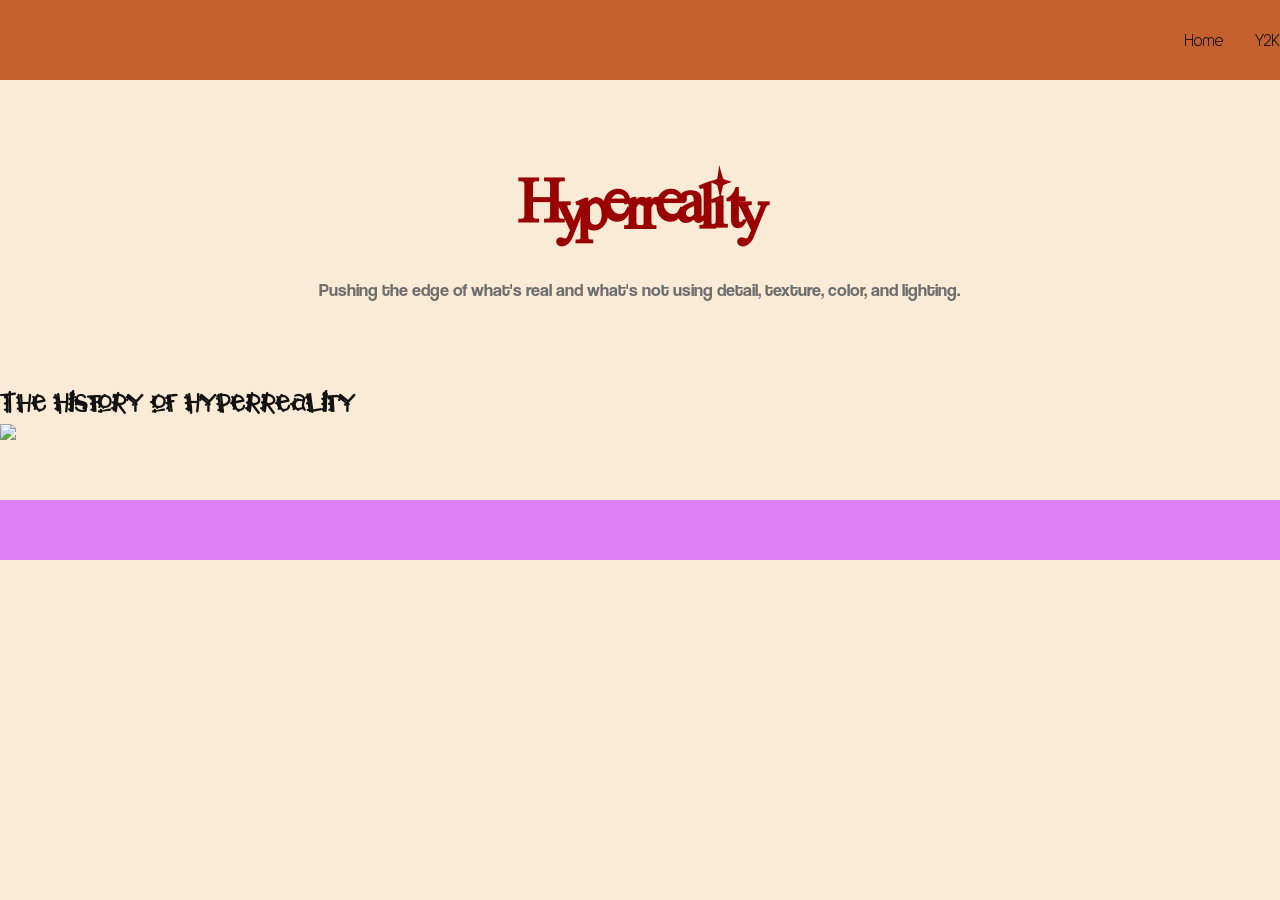
==== hyperrealism.html @ d2dfbf04 "going back bc i think i figured it out" ====
<!DOCTYPE html>
<html lang="en">
<head>
    <meta charset="UTF-8">
    <meta name="viewport" content="width=device-width, initial-scale=1.0">
    <title>Hyperreality</title>
    <link rel="stylesheet" href="css/styles.css">
</head>
<body class="hyper-page">
    <header>
        <nav class="hyper-nav">
            <a href="index.html"></a>
            <ul>
                <li><a href="hyperrealism.html">Home</a></li>
                  <li><a href="index.html">Y2K</a></li>
            </ul>
        </nav>
        <div class="hyper-hero">
            <h1>Hyperreality</h1>
            <p>Pushing the edge of what's real and what's not using detail, texture, color, and lighting.</p>
        </div>
    </header>

    <main>
        <section class="hyper-history">
            <h2>The History of Hyperreality</h2>

        </section>

    <section>
        <h2></h2>
        <article>
            <img src=" alt=">
            <h3></h3>
            <p></p>
        </article>
    </section>
    </main>

    <footer>
        <p></p>
    </footer>
    </body>
    </html>
---- css/styles.css ----
@font-face {
    font-family: "Y2KFont";
    src: url('../fonts/Y2KPopMuzAOE.ttf') format('truetype');
    font-weight: normal;
    font-style: normal;
}

@font-face {
    font-family: "ParagraphFont";
    src: url('../fonts/Y2K_neophyte.ttf');
}

@font-face {
    font-family: "Hypertitle";
    src: url('../fonts/ROMANTIC.TTF')
}

@font-face {
    font-family: "hyperp";
    src: url('../fonts/Coolvetica\ Rg.otf')
}

/* reset */
* {
    margin: 0;
    padding: 0;
    box-sizing: border-box;
}

/* body copy and grid starter */
body {
    /* the page grid: 12 columns, same as your figma frame */
    max-width: 1440px;
    margin: 0 auto;
    display: grid;
    grid-template-columns: 1fr 1fr 1fr 1fr 1fr 1fr 1fr 1fr 1fr 1fr 1fr 1fr;
    grid-template-rows: auto;
    column-gap: 24px;

    /* placeholder: use your own font, size and color*/
    font-family: "ParagraphFont";
    font-size: 18px;
    line-height: 1.5;
    color: #111;
    background-color: black;
    background-attachment: fixed;
    background-size: cover;
    background-position:center;
    background-repeat: no-repeat;

}

/* heading styling */
h1, h2, h3 {
    font-family: 'Y2kFont', sans-serif;
}

/* links */
a {
    color: inherit;
    text-decoration: none;
}

/* other copy */
p {

}

img {
    width: 100%;
    height: auto;
    display: block;
}

/* nav */
nav {
    background-color: #de80f8;
    font-size: 14px;
    display: flex;
    text-align: center;
    align-items: center;
    height: 80px;
}

.nav-links a {
    color: #65F4F4;
    text-decoration: none;
}

.nav-links a:hover {
    color:#af28aa;
    text-decoration: underline;
}

nav h2 {
    text-align: center;
    font-family: 'y2kfont';
    font-color: #65F4F4;
    font-size: 14px;
}

nav ul {
    display: flex;
    gap: 32px;
    list-style: none;
    margin-left: auto;
}

/* header */
header {
    grid-column: 1 / 13;
    text-align: center;
}

.hero p {
    width: 50%;
}

.hero {
    grid-column: 1 / 13;
    width: 100%;
    height: 450px;
}

.hero img {
    width: 100%;
    height: 100%;
    object-fit: cover;
    display: block;
}

/* main */
main {
    grid-column: 1 / -1;
    width: 100%;
}

/* history */
.history-section {
    width: 100%;
    display: grid;
    grid-template-columns: 1fr 1fr;
    gap: 24px;
    margin-top: 40px;
    padding: 0 24px;
    align-items: stretch;
}

.history-text {
    padding: 30px;
    color: #C9A6FF;
}

.history-text h2 {
    margin-bottom: 40px;
}

.history-text p {
    margin-top: 40px;
}

.history-image img {
    width: 100%;
    height: 100%;
    min-height: 300px;
    object-fit: cover;

}

/* What makes up Y2K */
.five-heading {
    display: flex;
    justify-content: center;
    margin-top: 60px;

}

.five-heading h2 {
    color: #65F4F4;
    padding: 10px 10px;
    width: fit-content;
}

.five-things {
    display: flex;
    justify-content: space-between;
    gap: 24px;
    margin-top: 40px;
    padding: 24px;
}

.five-things div {
    flex: 1;
    text-align: center;
    display: flex;
    flex-direction: column;
}

.five-things img {
    width: 100%;
    aspect-ratio: 1/1;
    object-fit: cover;
}

.five-things h3 {
    margin-top: 12px;
    color: #65F4F4;
}

.five-things p {
    margin-top: 12px;
    color: #F1E5FA;
    padding: 5px;
    flex: 1;
}

/* What works and what doesnt */
.works-and-doesnt {
    display: grid;
    grid-template-columns: 1fr 1px 1fr;
    gap: 30px;
    margin: 80px 24px 80px;
    align-items: stretch;
}

.works-and-doesnt::before {
    content: "";
    grid-column: 2;
    grid-row: 1;
}

.works-and-doesnt h2 {
    color: #C9A6FF;
}

.works-and-doesnt div:first-child {
    grid-column: 1;
}

.works-and-doesnt div:last-child {
    grid-column: 3;
}

.works-and-doesnt p {
    color: #F1E5FA;
    padding: 5px;
    height: 100%;
}

/* Examples */
.example-links {
    display: flex;
    flex-direction: column;
    gap: 30px;
    width: 100%;
    padding: 24px;
    margin-top: 100px;
}

.example-links h2 {
    color: #65C9F5;
    display: flex;
    justify-content: center;

}

.example-row {
    display: flex;
    align-items: center;
    gap: 30px;
}

.example-row p {
    color: #F1E5FA;
    padding: 5px;
}

.example-row img {
    width: 150px;
    height: 150px;
    border-radius: 50%;
    object-fit: cover;
    object-position: 50% 85%;
}

.example-row a {
    display: flex;
    flex-direction: column;
    align-items: center;
    gap: 8px;
}

.example-row a span {
    font-family: "Y2KFont";
    font-size: 14px;
    color: #af28aa;
    text-decoration: underline;
}

.example-row h3 {
    color: #65C9F5;
}

section h2 {
    grid-column: 1 / 13;
}

article {
    grid-column: span 4;
}

/* footer */
footer {
    grid-column: 1 / 13;
    background-color: #de80f8;
    text-align: center;
    padding: 30px;
    margin-top: 60px; 
}

footer h2 {
    color: #65F4F4;
    margin-bottom: 20px;
}

.footer-links {
    display: flex;
    justify-content: center;
    gap: 30px;
    margin-bottom: 20px
}

.footer-links a {
    color: #65F4F4;
    text-decoration: none;
}

.footer-links a:hover {
    color:#af28aa;
    text-decoration: underline;
}


/* Hyperrealism Page */

.hyper-page {
    background-color:antiquewhite
}

.hyper-nav {
    background-color:rgb(195, 96, 43);
}

.hyper-hero {
    text-align: center;
    padding: 80px 24px;
}

.hyper-hero h1 {
    font-size: 64px;
    color: #9a0000;
    margin-bottom: 20px;
    font-family: "Hypertitle";
    
}

.hyper-hero p {
    color: #6e6d6e;
    max-width: 700px;
    margin: 0 auto;
    font-family: "hyperp";
}
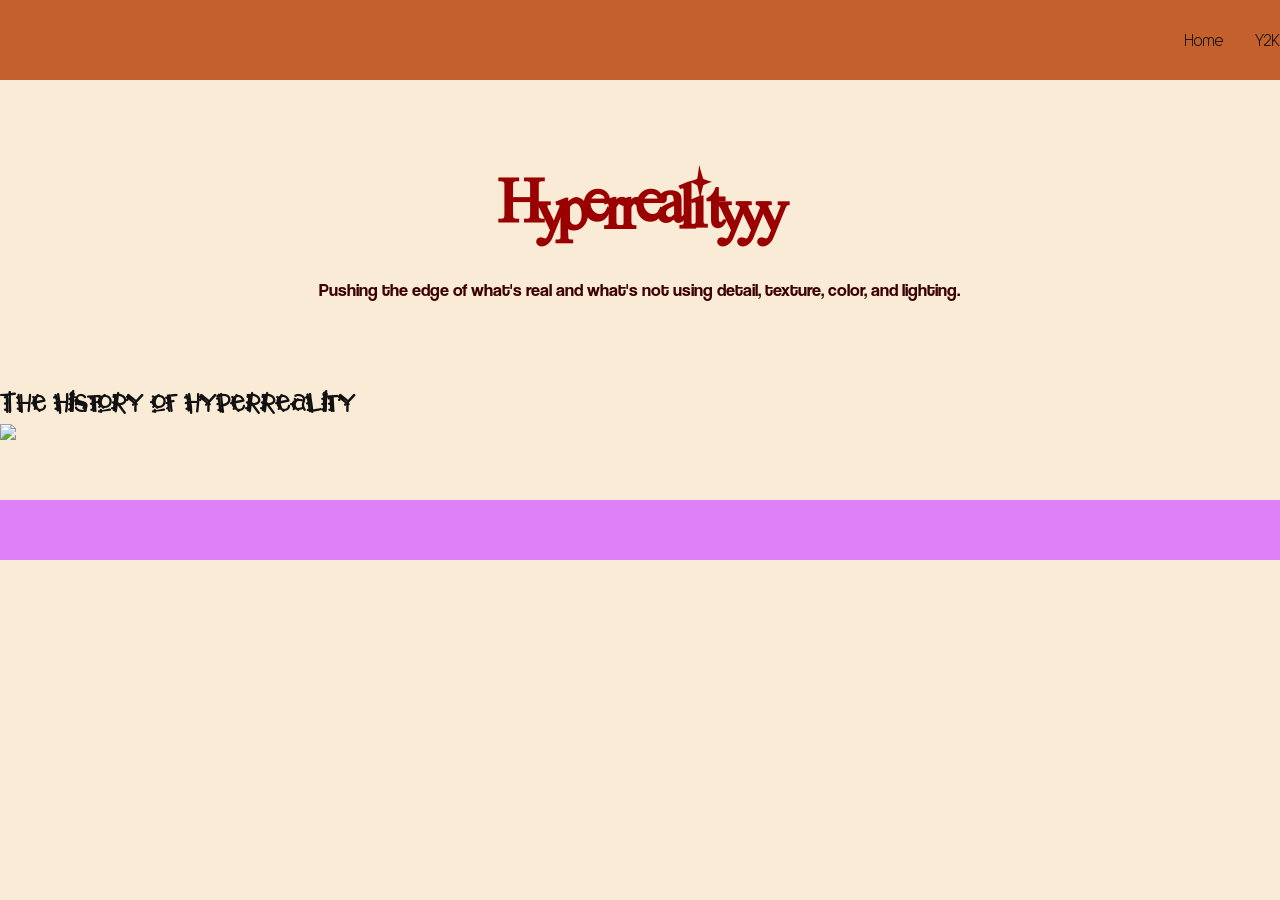
==== commit 54d7eaa5: "test" ====
--- a/hyperrealism.html
+++ b/hyperrealism.html
@@ -16,7 +16,7 @@
             </ul>
         </nav>
         <div class="hyper-hero">
-            <h1>Hyperreality</h1>
+            <h1>Hyperrealityyy</h1>
             <p>Pushing the edge of what's real and what's not using detail, texture, color, and lighting.</p>
         </div>
     </header>
--- a/css/styles.css
+++ b/css/styles.css
@@ -365,7 +365,7 @@
 }
 
 .hyper-hero p {
-    color: #6e6d6e;
+    color: #3d0000;
     max-width: 700px;
     margin: 0 auto;
     font-family: "hyperp";
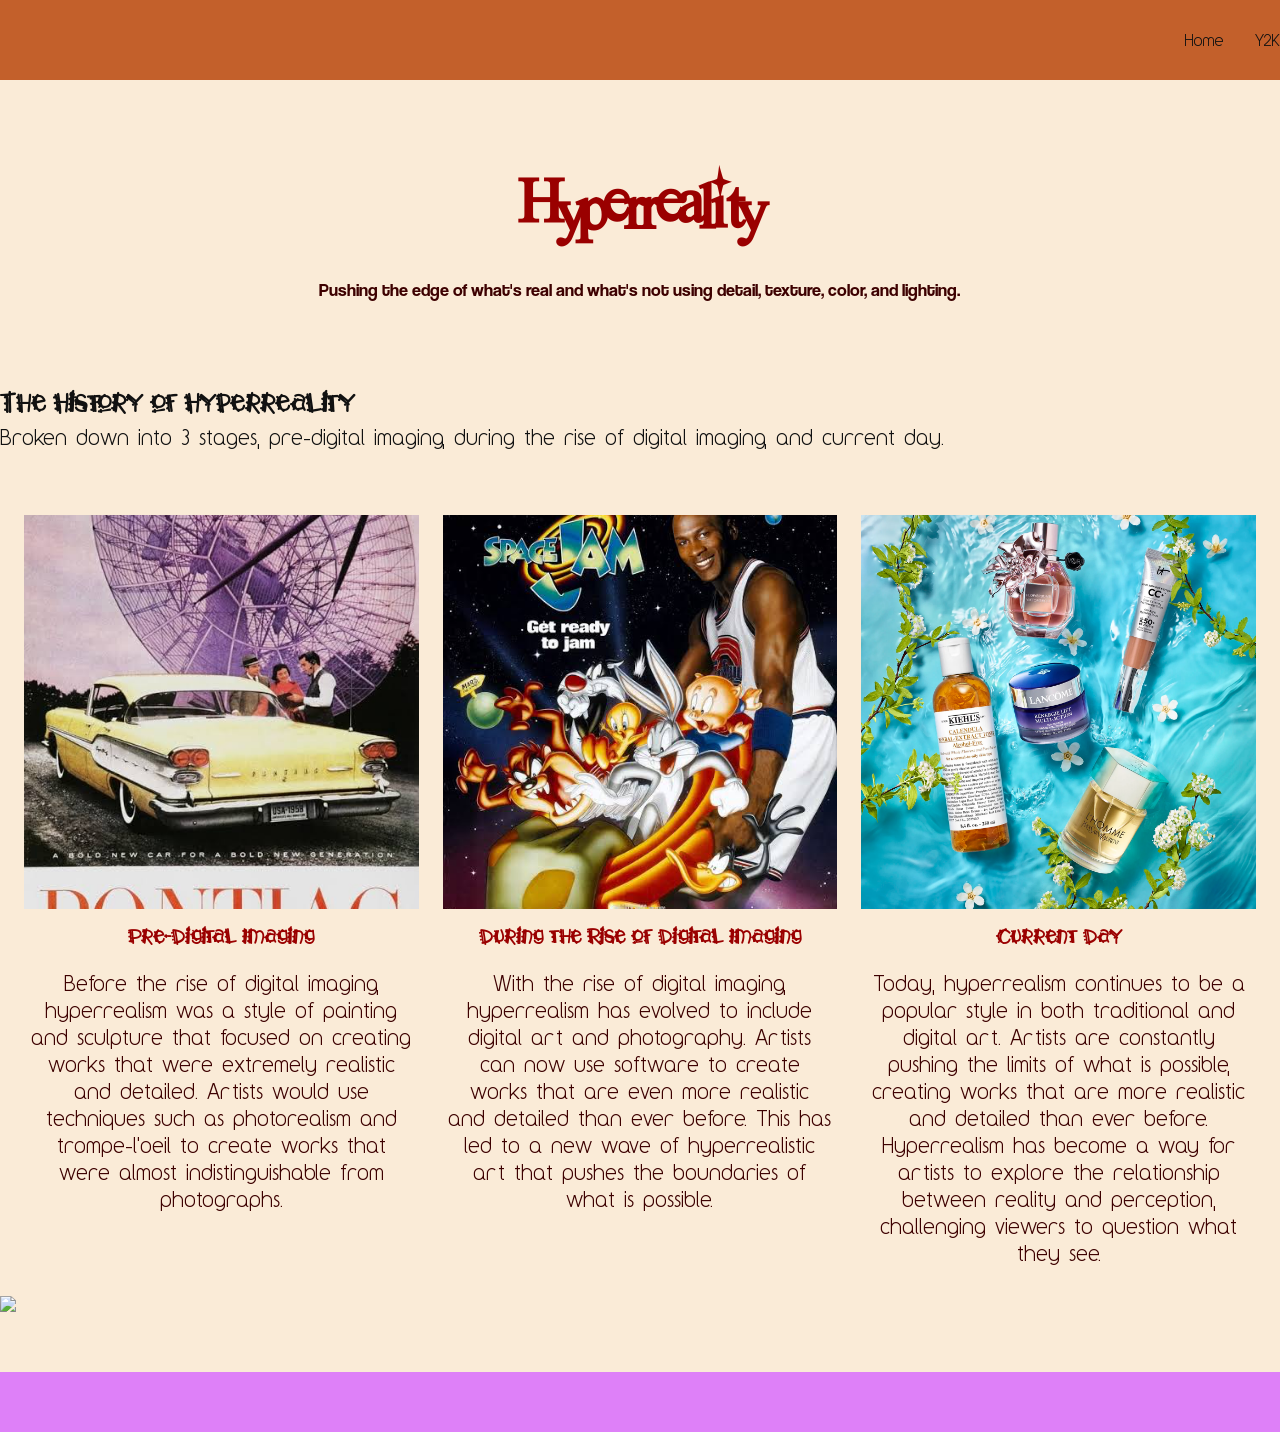
==== commit 16fa3b17: "stopped commiting bc vercel wasnt accepting but realized i shouldnt do that bc commits still show in" ====
--- a/hyperrealism.html
+++ b/hyperrealism.html
@@ -16,15 +16,36 @@
             </ul>
         </nav>
         <div class="hyper-hero">
-            <h1>Hyperrealityyy</h1>
+            <h1>Hyperreality</h1>
             <p>Pushing the edge of what's real and what's not using detail, texture, color, and lighting.</p>
         </div>
     </header>
 
     <main>
+        <section class="hyper-history-head">
+            <h2>The History of Hyperreality</h2>
+            <p>Broken down into 3 stages, pre-digital imaging, during the rise of digital imaging, and current day.</p>
+
+        </section>
+
         <section class="hyper-history">
-            <h2>The History of Hyperreality</h2>
+            <div>
+                <img src="/images/modday.jpg" alt="Pre-Digital Imaging">
+                <h3>Pre-Digital Imaging</h3>
+                <p>Before the rise of digital imaging, hyperrealism was a style of painting and sculpture that focused on creating works that were extremely realistic and detailed. Artists would use techniques such as photorealism and trompe-l'oeil to create works that were almost indistinguishable from photographs.</p>
+            </div>
 
+            <div>
+                <img src="/images/spacejam.png" alt="During the Rise of Digital Imaging">
+                <h3>During the Rise of Digital Imaging</h3>
+                <p>With the rise of digital imaging, hyperrealism has evolved to include digital art and photography. Artists can now use software to create works that are even more realistic and detailed than ever before. This has led to a new wave of hyperrealistic art that pushes the boundaries of what is possible.</p>
+            </div>
+
+            <div>
+                <img src="/images/presentday.png" alt="Current Day">
+                <h3>Current Day</h3>
+                <p>Today, hyperrealism continues to be a popular style in both traditional and digital art. Artists are constantly pushing the limits of what is possible, creating works that are more realistic and detailed than ever before. Hyperrealism has become a way for artists to explore the relationship between reality and perception, challenging viewers to question what they see.</p>
+            </div>
         </section>
 
     <section>
--- a/css/styles.css
+++ b/css/styles.css
@@ -369,4 +369,38 @@
     max-width: 700px;
     margin: 0 auto;
     font-family: "hyperp";
+}
+
+.hyper-history {
+    display: flex;
+    justify-content: space-between;
+    gap: 24px;
+    margin-top: 40px;
+    padding: 24px;
+}
+
+.hyper-history div {
+    flex: 1;
+    text-align: center;
+    display: flex;
+    flex-direction: column;
+}
+
+.hyper-history img {
+    width: 100%;
+    aspect-ratio: 1/1;
+    object-fit: cover;
+    height: auto;
+}
+
+.hyper-history h3 {
+    margin-top: 12px;
+    color: #9a0000;
+}
+
+.hyper-history p {
+    margin-top: 12px;
+    color: #3d0000;
+    padding: 5px;
+    flex: 1;
 }
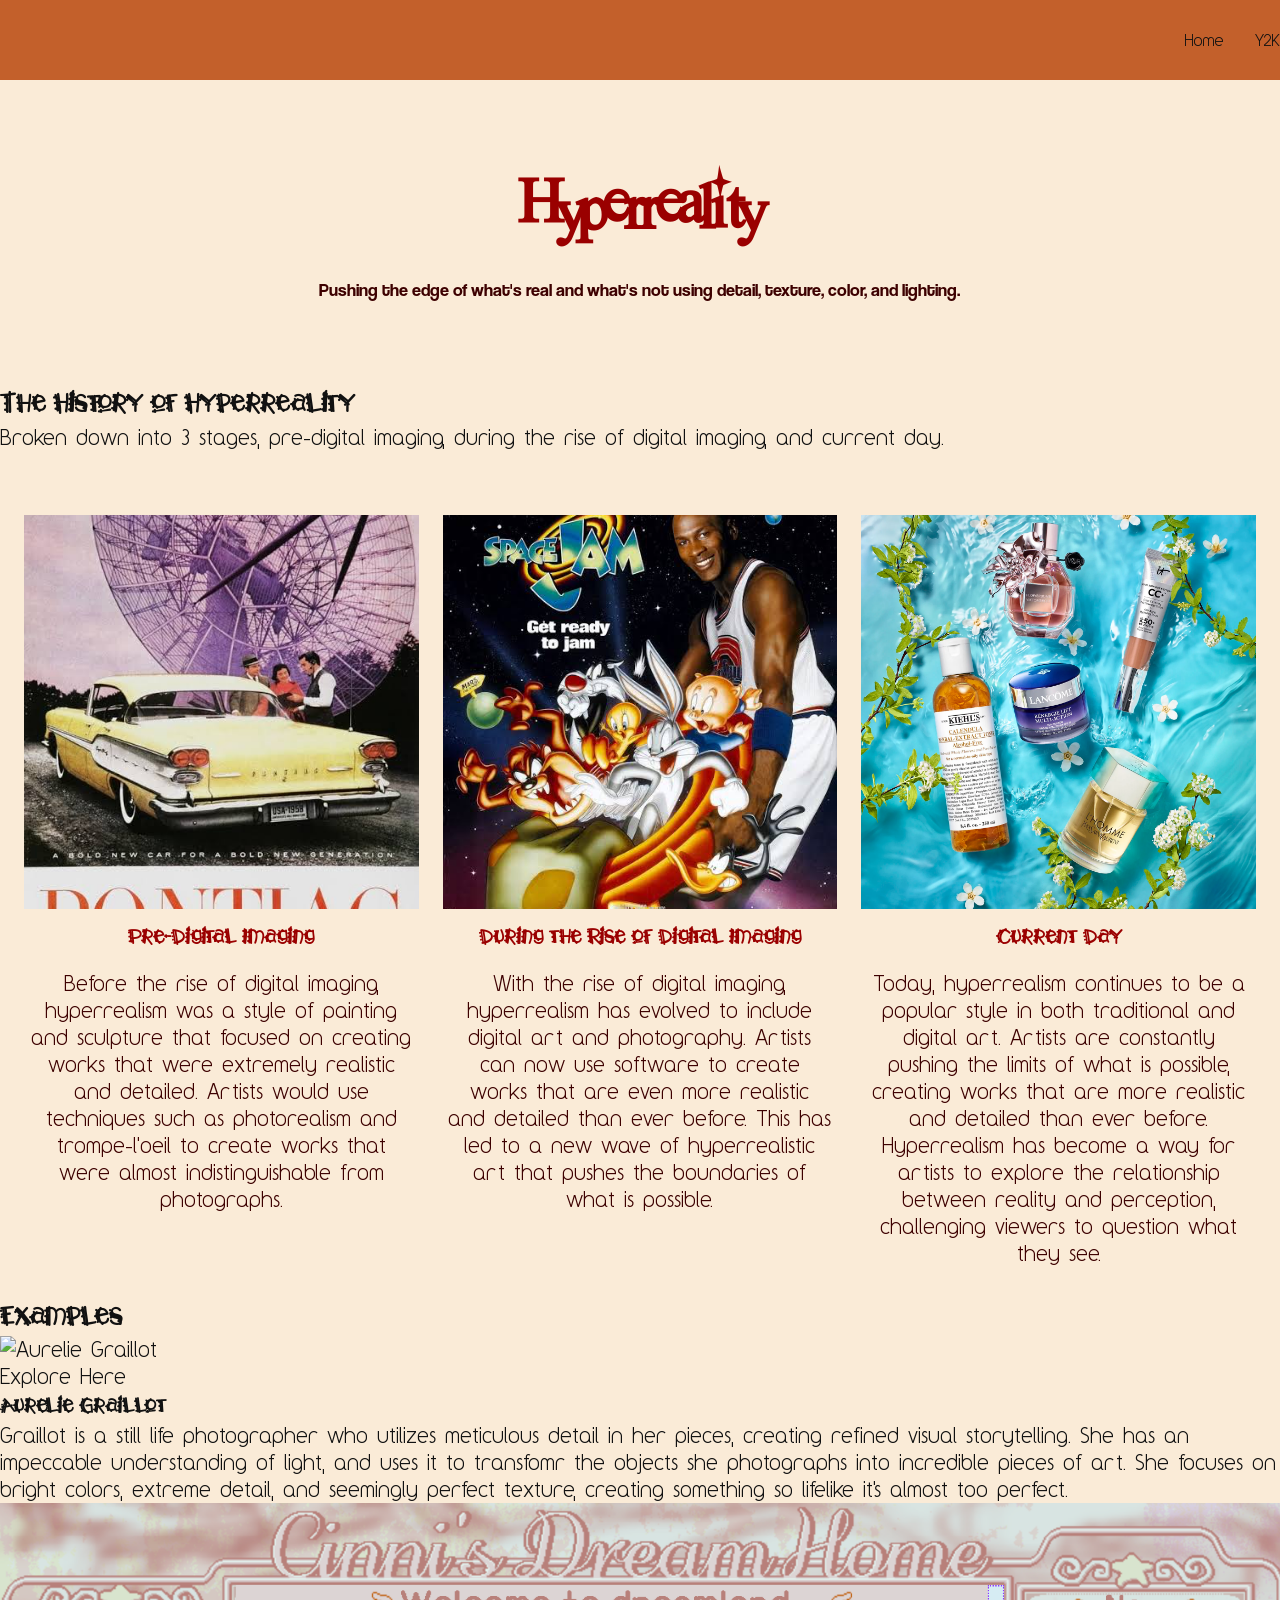
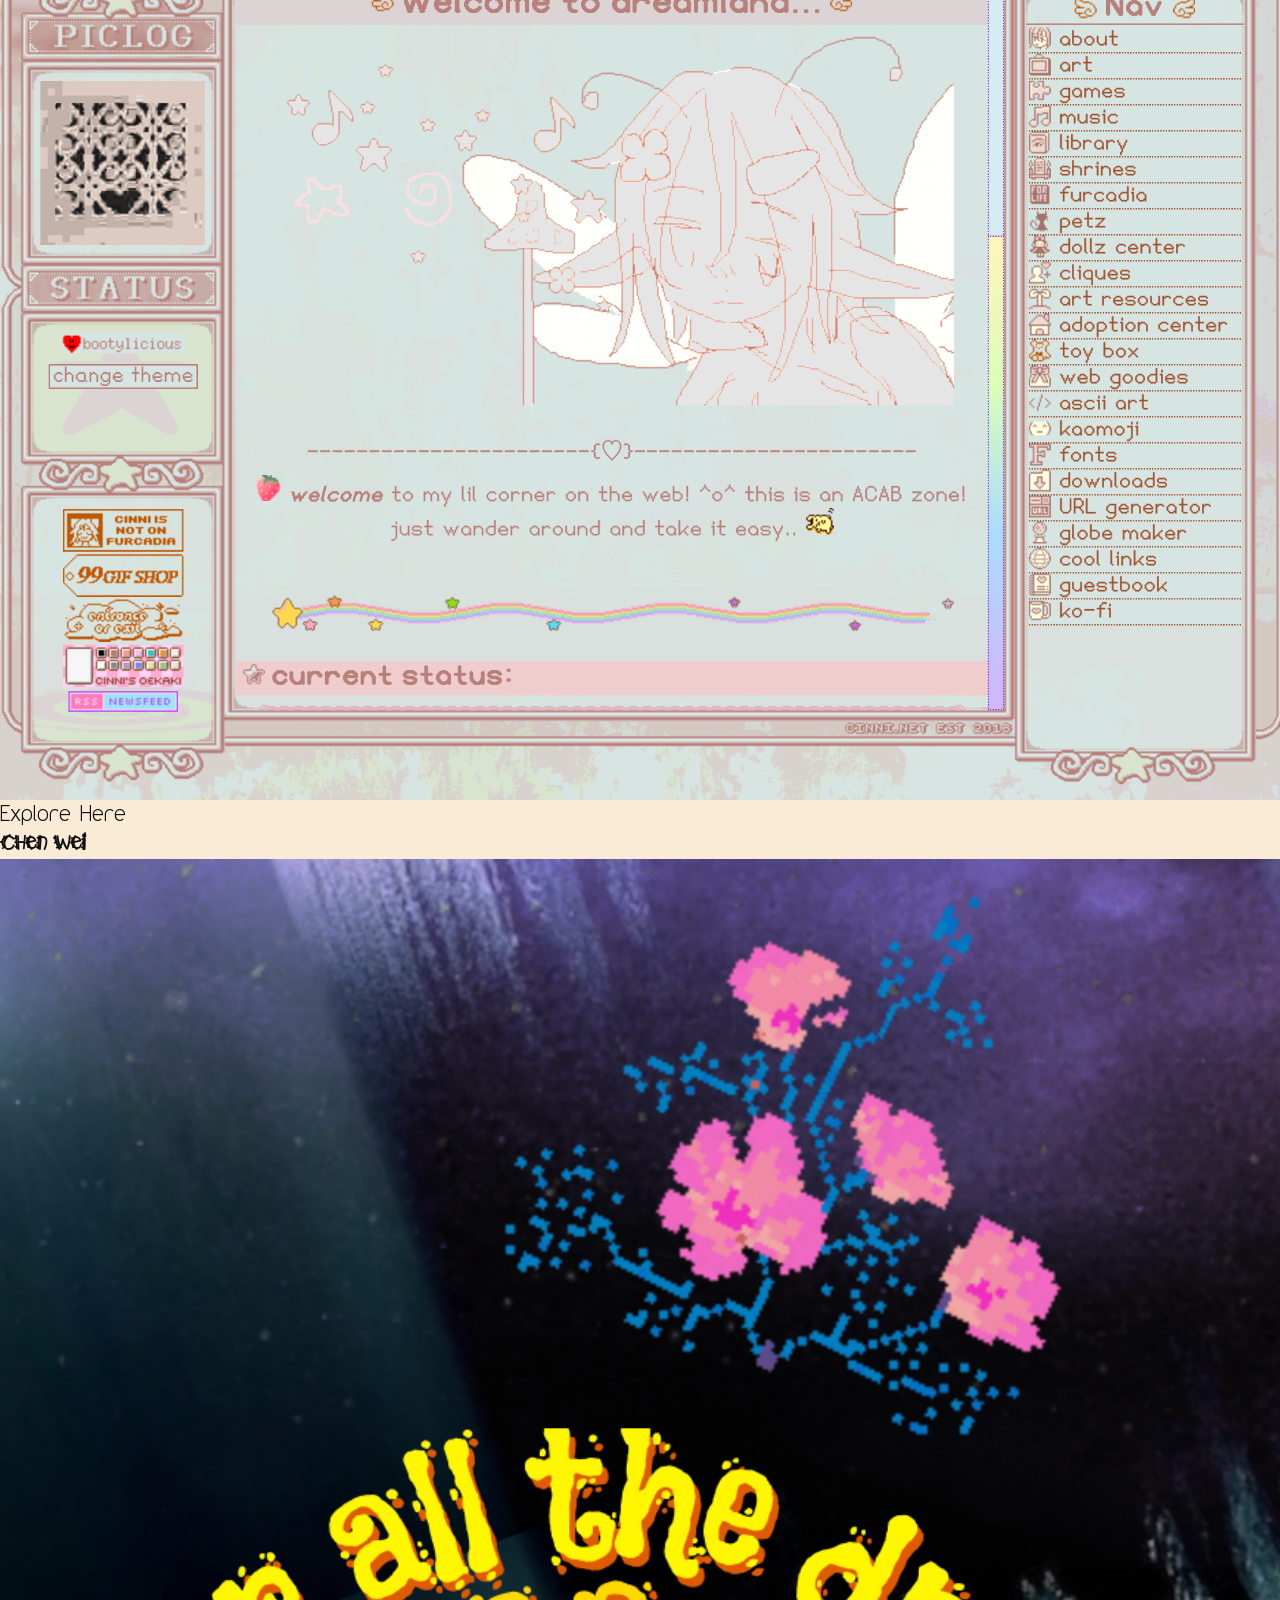
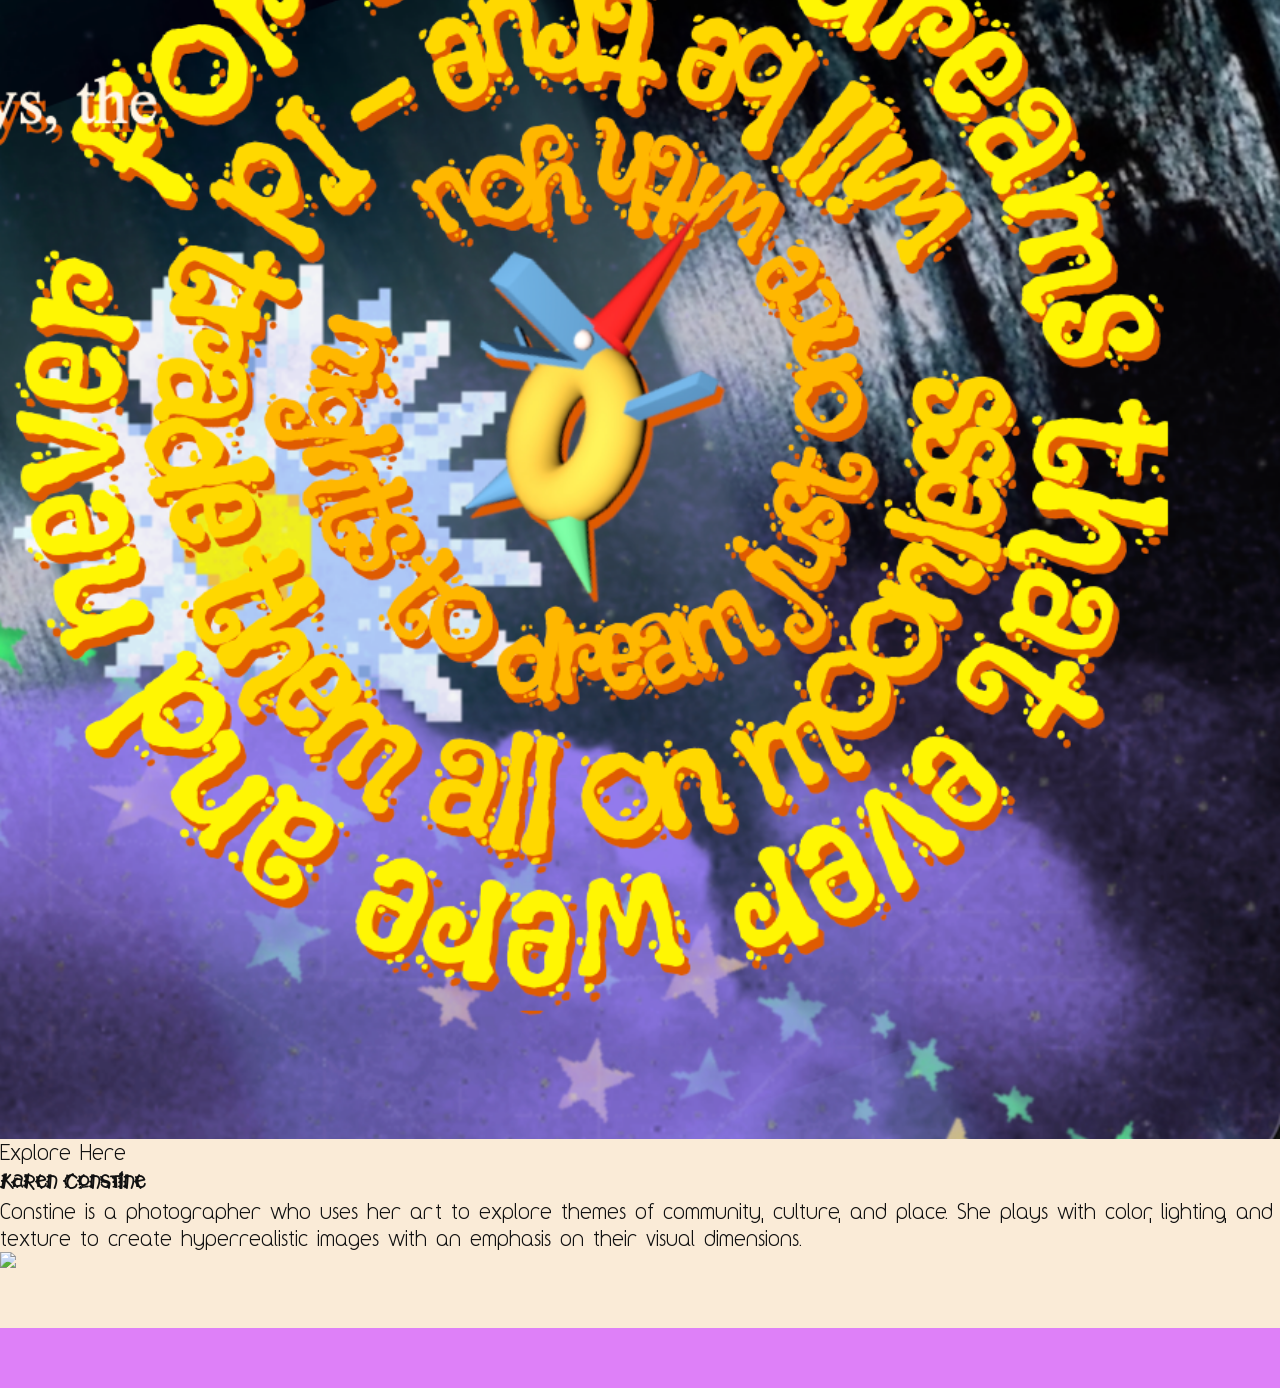
==== commit 4e5a8684: "adding examples" ====
--- a/hyperrealism.html
+++ b/hyperrealism.html
@@ -48,6 +48,45 @@
             </div>
         </section>
 
+                <section class="hyper-example" id="hyper-example">
+            
+            <div>
+                <h2>Examples</h2>
+            </div>
+            <div class="hyper-example-row">
+                <a href='https://www.aureliegraillot.com'>
+                    <img src="/images/" alt="Aurelie Graillot">
+                    <span>Explore Here</span>
+                 </a>
+                 <div class="hyper-example-text">
+                    <h3>Aurelie Graillot</h3>
+                    <p>Graillot is a still life photographer who utilizes meticulous detail in her pieces, creating refined visual storytelling. She has an impeccable understanding of light, and uses it to transfomr the objects she photographs into incredible pieces of art. She focuses on bright colors, extreme detail, and seemingly perfect texture, creating something so lifelike it's almost too perfect.</p>
+                 </div>
+            </div>
+
+              <div class="hyper-example-row">
+                <a href='https://www.otafinearts.com/artists/37-chen-wei/'>
+                    <img src="/images/cinni.png" alt="Chen Wei">
+                    <span>Explore Here</span>
+                 </a>
+                 <div class="hyper-example-text">
+                    <h3>Chen Wei</h3>
+                    <p></p>
+                 </div>
+            </div>
+
+              <div class="hyper-example-row">
+                <a href='https://www.karenconstinephotography.com'>
+                    <img src="/images/melonking.png" alt="Karen Constine">
+                    <span>Explore Here</span>
+                 </a>
+                 <div class="hyper-example-text">
+                    <h3>Karen Constine</h3>
+                    <p>Constine is a photographer who uses her art to explore themes of community, culture, and place. She plays with color, lighting, and texture to create hyperrealistic images with an emphasis on their visual dimensions.</p>
+                 </div>
+            </div>
+
+        </section>
     <section>
         <h2></h2>
         <article>
--- a/css/styles.css
+++ b/css/styles.css
@@ -403,4 +403,56 @@
     color: #3d0000;
     padding: 5px;
     flex: 1;
-}+}
+
+.example-links {
+    display: flex;
+    flex-direction: column;
+    gap: 30px;
+    width: 100%;
+    padding: 24px;
+    margin-top: 100px;
+}
+
+.example-links h2 {
+    color: #65C9F5;
+    display: flex;
+    justify-content: center;
+
+}
+
+.example-row {
+    display: flex;
+    align-items: center;
+    gap: 30px;
+}
+
+.example-row p {
+    color: #9a0000;
+    padding: 5px;
+}
+
+.example-row img {
+    width: 150px;
+    height: 150px;
+    border-radius: 50%;
+    object-fit: cover;
+    object-position: 50% 85%;
+}
+
+.example-row a {
+    display: flex;
+    flex-direction: column;
+    align-items: center;
+    gap: 8px;
+}
+
+.example-row a span {
+    font-family: "Y2KFont";
+    font-size: 14px;
+    color: #af28aa;
+    text-decoration: underline;
+}
+
+.example-row h3 {
+    color: #65C9F5;
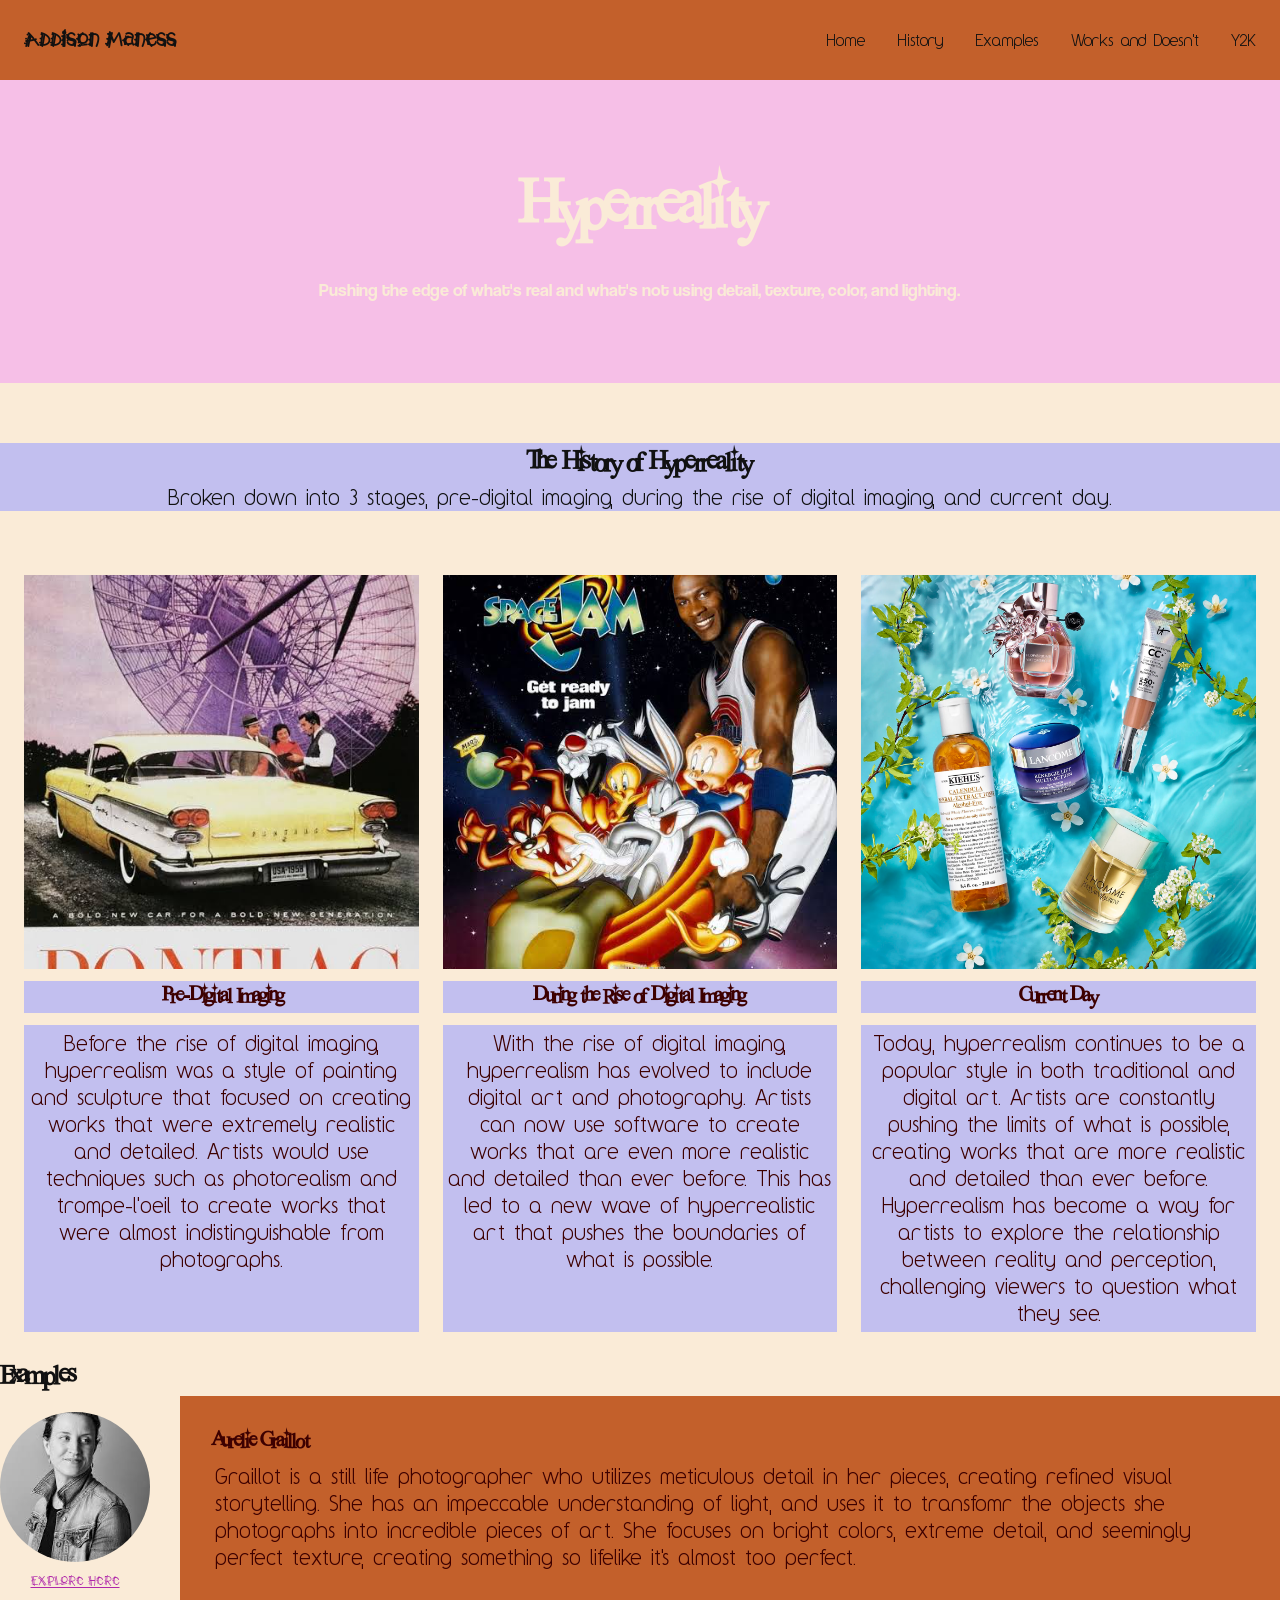
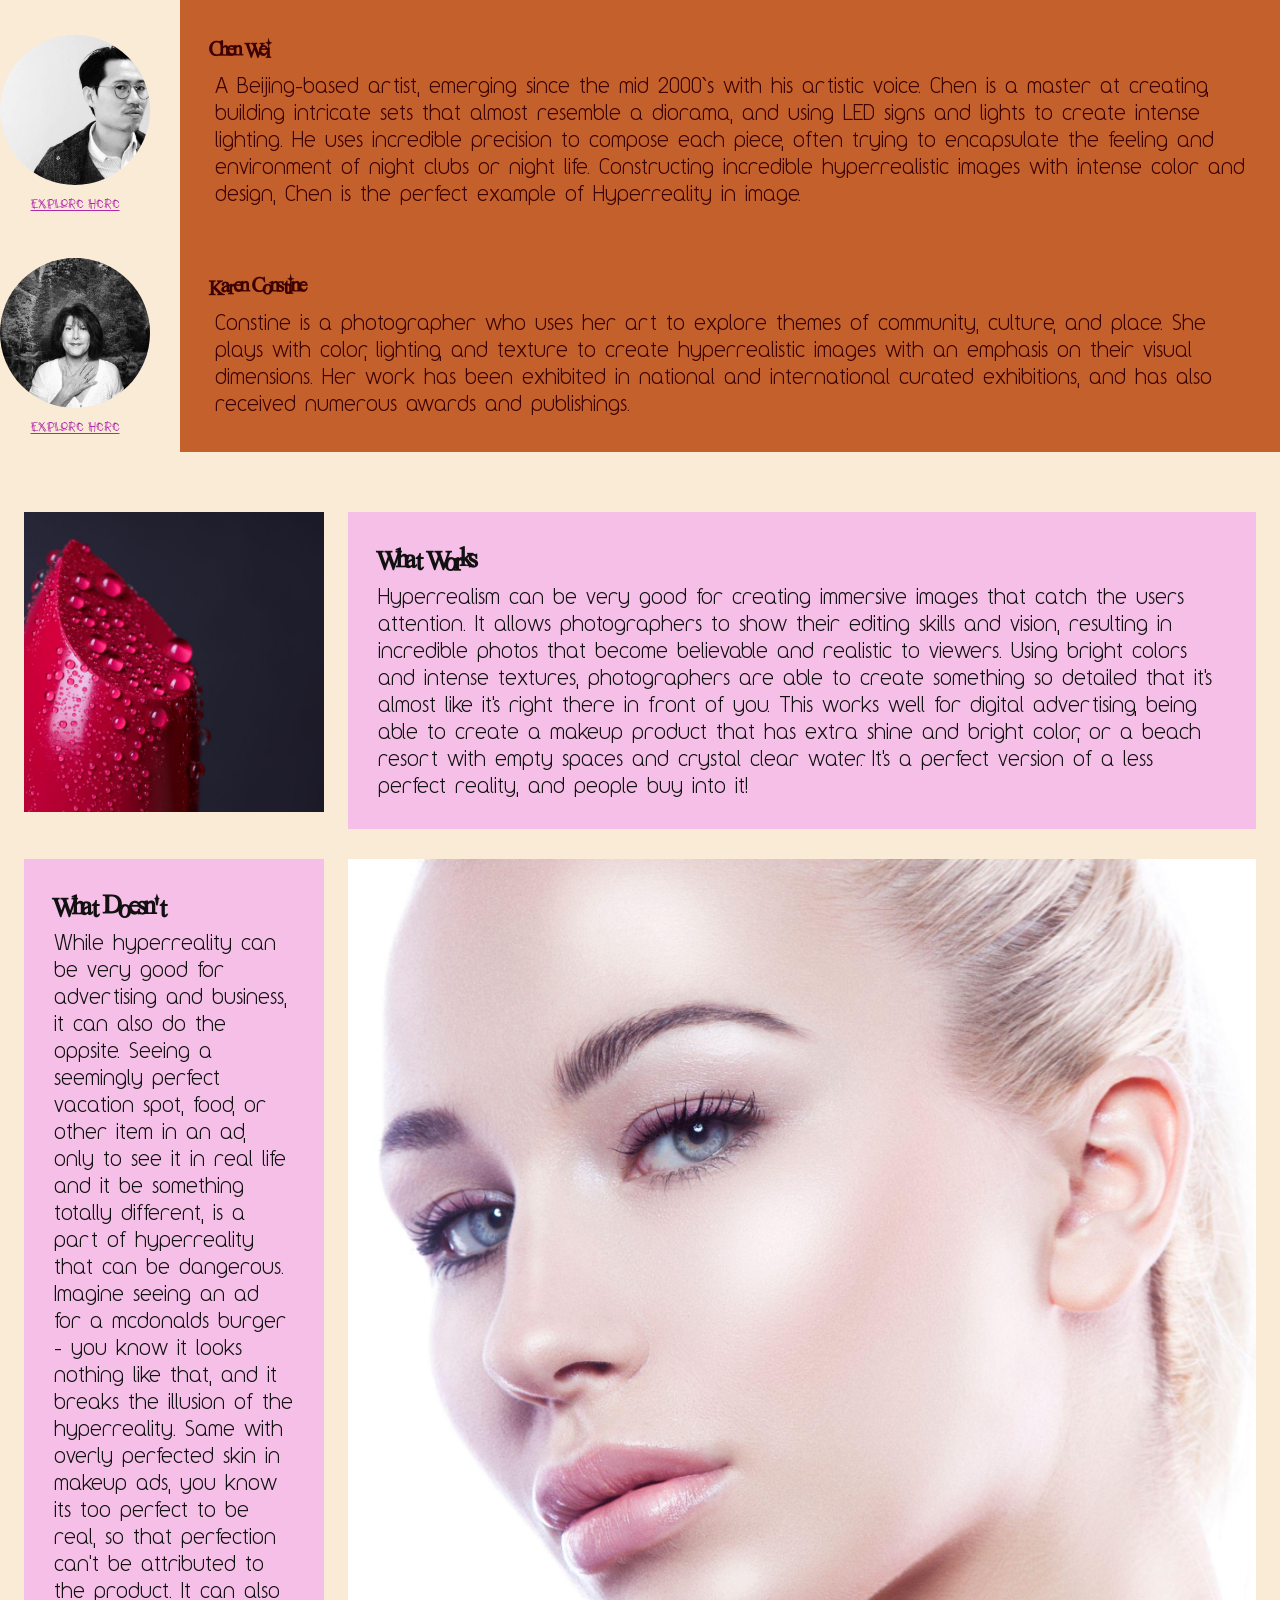
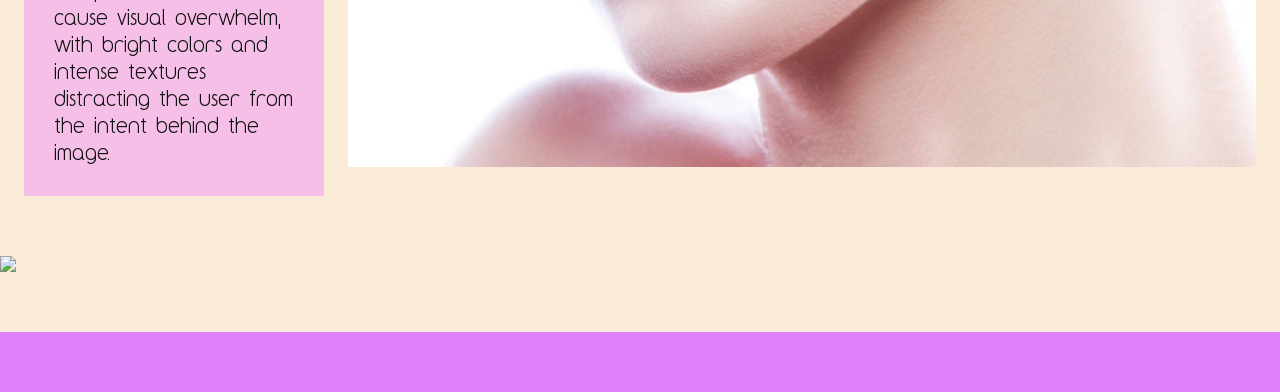
==== commit c182315e: "github not responding" ====
--- a/hyperrealism.html
+++ b/hyperrealism.html
@@ -9,10 +9,14 @@
 <body class="hyper-page">
     <header>
         <nav class="hyper-nav">
+            <h1>Addison Maness</h1>
             <a href="index.html"></a>
             <ul>
                 <li><a href="hyperrealism.html">Home</a></li>
-                  <li><a href="index.html">Y2K</a></li>
+                <li><a href='#hyper-history-head'>History</a></li>
+                <li><a href='#hyper-example'>Examples</a></li>
+                <li><a href='#hyper-works'>Works and Doesn't</a></li>
+                <li><a href="index.html">Y2K</a></li>
             </ul>
         </nav>
         <div class="hyper-hero">
@@ -22,7 +26,7 @@
     </header>
 
     <main>
-        <section class="hyper-history-head">
+        <section class="hyper-history-head" id="hyper-history-head">
             <h2>The History of Hyperreality</h2>
             <p>Broken down into 3 stages, pre-digital imaging, during the rise of digital imaging, and current day.</p>
 
@@ -55,7 +59,7 @@
             </div>
             <div class="hyper-example-row">
                 <a href='https://www.aureliegraillot.com'>
-                    <img src="/images/" alt="Aurelie Graillot">
+                    <img src="/images/aur.jpeg" alt="Aurelie Graillot">
                     <span>Explore Here</span>
                  </a>
                  <div class="hyper-example-text">
@@ -66,26 +70,51 @@
 
               <div class="hyper-example-row">
                 <a href='https://www.otafinearts.com/artists/37-chen-wei/'>
-                    <img src="/images/cinni.png" alt="Chen Wei">
+                    <img src="/images/chen.jpeg" alt="Chen Wei">
                     <span>Explore Here</span>
                  </a>
                  <div class="hyper-example-text">
                     <h3>Chen Wei</h3>
-                    <p></p>
+                    <p>A Beijing-based artist, emerging since the mid 2000`s with his artistic voice. Chen is a master at creating, building intricate sets that almost resemble a diorama, and using LED signs and lights to create intense lighting. He uses incredible precision to compose each piece, often trying to encapsulate the feeling and environment of night clubs or night life. Constructing incredible hyperrealistic images with intense color and design, Chen is the perfect example of Hyperreality in image.  </p>
                  </div>
             </div>
 
               <div class="hyper-example-row">
                 <a href='https://www.karenconstinephotography.com'>
-                    <img src="/images/melonking.png" alt="Karen Constine">
+                    <img src="/images/karen.jpeg" alt="Karen Constine">
                     <span>Explore Here</span>
                  </a>
                  <div class="hyper-example-text">
                     <h3>Karen Constine</h3>
-                    <p>Constine is a photographer who uses her art to explore themes of community, culture, and place. She plays with color, lighting, and texture to create hyperrealistic images with an emphasis on their visual dimensions.</p>
+                    <p>Constine is a photographer who uses her art to explore themes of community, culture, and place. She plays with color, lighting, and texture to create hyperrealistic images with an emphasis on their visual dimensions. Her work has been exhibited in national and international curated exhibitions, and has also received numerous awards and publishings.</p>
                  </div>
             </div>
 
+        </section>
+        
+        <section>
+            <section class="hyper-works" id="hyper-works">
+                <div class="works-row">
+                    <div class="works-image">
+                        <img src="/images/lipstick.jpeg" alt="What works with hyperrealism">
+                    </div>
+
+                    <div class="works-text">
+                        <h2>What Works</h2>
+                        <p>Hyperrealism can be very good for creating immersive images that catch the users attention. It allows photographers to show their editing skills and vision, resulting in incredible photos that become believable and realistic to viewers. Using bright colors and intense textures, photographers are able to create something so detailed that it's almost like it's right there in front of you. This works well for digital advertising, being able to create a makeup product that has extra shine and bright color, or a beach resort with empty spaces and crystal clear water. It's a perfect version of a less perfect reality, and people buy into it!</p>
+                    </div>
+             </div>
+
+             <div class="works-row">
+                     <div class="works-text">
+                         <h2>What Doesn't</h2>
+                         <p>While hyperreality can be very good for advertising and business, it can also do the oppsite. Seeing a seemingly perfect vacation spot, food, or other item in an ad, only to see it in real life and it be something totally different, is a part of hyperreality that can be dangerous. Imagine seeing an ad for a mcdonalds burger - you know it looks nothing like that, and it breaks the illusion of the hyperreality. Same with overly perfected skin in makeup ads, you know its too perfect to be real, so that perfection can't be attributed to the product. It can also cause visual overwhelm, with bright colors and intense textures distracting the user from the intent behind the image.</p>
+                        </div>
+
+             <div class="works-image">
+                <img src="/images/perfskin.jpeg" alt="What doesn't work with hyperrealism">
+            </div>
+</section>
         </section>
     <section>
         <h2></h2>
--- a/css/styles.css
+++ b/css/styles.css
@@ -77,9 +77,11 @@
     background-color: #de80f8;
     font-size: 14px;
     display: flex;
-    text-align: center;
+    text-align: right;
     align-items: center;
     height: 80px;
+    padding: 0 24px;
+    justify-content: space-between;
 }
 
 .nav-links a {
@@ -347,6 +349,10 @@
     background-color:antiquewhite
 }
 
+.hyper-page h2 {
+    font-family: "hypertitle";
+}
+
 .hyper-nav {
     background-color:rgb(195, 96, 43);
 }
@@ -354,26 +360,33 @@
 .hyper-hero {
     text-align: center;
     padding: 80px 24px;
+    background-color: #F5B5ECCC;
 }
 
 .hyper-hero h1 {
     font-size: 64px;
-    color: #9a0000;
+    color: antiquewhite;
     margin-bottom: 20px;
     font-family: "Hypertitle";
     
 }
 
 .hyper-hero p {
-    color: #3d0000;
+    color: antiquewhite;
     max-width: 700px;
     margin: 0 auto;
     font-family: "hyperp";
 }
-
+.hyper-history-head {
+    text-align: center;
+    justify-content: center;
+    margin-top: 60px;
+    background-color: #b5b5f5cc;
+}
 .hyper-history {
     display: flex;
     justify-content: space-between;
+    text-align: center;
     gap: 24px;
     margin-top: 40px;
     padding: 24px;
@@ -395,7 +408,9 @@
 
 .hyper-history h3 {
     margin-top: 12px;
-    color: #9a0000;
+    color: #3d0000;
+    background-color: #b5b5f5cc;
+    font-family: "hypertitle";
 }
 
 .hyper-history p {
@@ -403,9 +418,10 @@
     color: #3d0000;
     padding: 5px;
     flex: 1;
-}
-
-.example-links {
+    background-color: #b5b5f5cc;
+}
+
+.hyper-example-links {
     display: flex;
     flex-direction: column;
     gap: 30px;
@@ -414,25 +430,26 @@
     margin-top: 100px;
 }
 
-.example-links h2 {
+.hyper-example-links h2 {
     color: #65C9F5;
     display: flex;
     justify-content: center;
-
-}
-
-.example-row {
+    font-family: "hypertitle";
+
+}
+
+.hyper-example-row {
     display: flex;
     align-items: center;
     gap: 30px;
 }
 
-.example-row p {
-    color: #9a0000;
+.hyper-example-row p {
+    color: #3d0000;
     padding: 5px;
 }
 
-.example-row img {
+.hyper-example-row img {
     width: 150px;
     height: 150px;
     border-radius: 50%;
@@ -440,19 +457,58 @@
     object-position: 50% 85%;
 }
 
-.example-row a {
+.hyper-example-row a {
     display: flex;
     flex-direction: column;
     align-items: center;
     gap: 8px;
 }
 
-.example-row a span {
+.hyper-example-row a span {
     font-family: "Y2KFont";
     font-size: 14px;
     color: #af28aa;
     text-decoration: underline;
 }
 
-.example-row h3 {
-    color: #65C9F5;+.hyper-example-row h3 {
+    color: #3d0000;
+    font-family: "hypertitle";
+
+}
+
+.hyper-example-text {
+    color: #3d0000;
+    background-color: rgb(195, 96, 43);
+    padding: 30px;
+    flex: 1;
+}
+
+.hyper-works {
+    display: flex;
+    flex-direction: column;
+    gap: 30px;
+    margin: 60px 24px;
+}
+
+.works-row {
+    display: grid;
+    grid-template-columns: 300px 1fr;
+    gap: 24px;
+    align-items: stretch;
+}
+
+.works-image img {
+    width: 100%;
+    aspect-ratio: 1 / 1;
+    object-fit: cover;
+}
+
+.works-text {
+    background-color: #F5B5ECCC;
+    padding: 30px;
+}
+
+.works-texthead {
+    font-family: "hypertitle";
+}
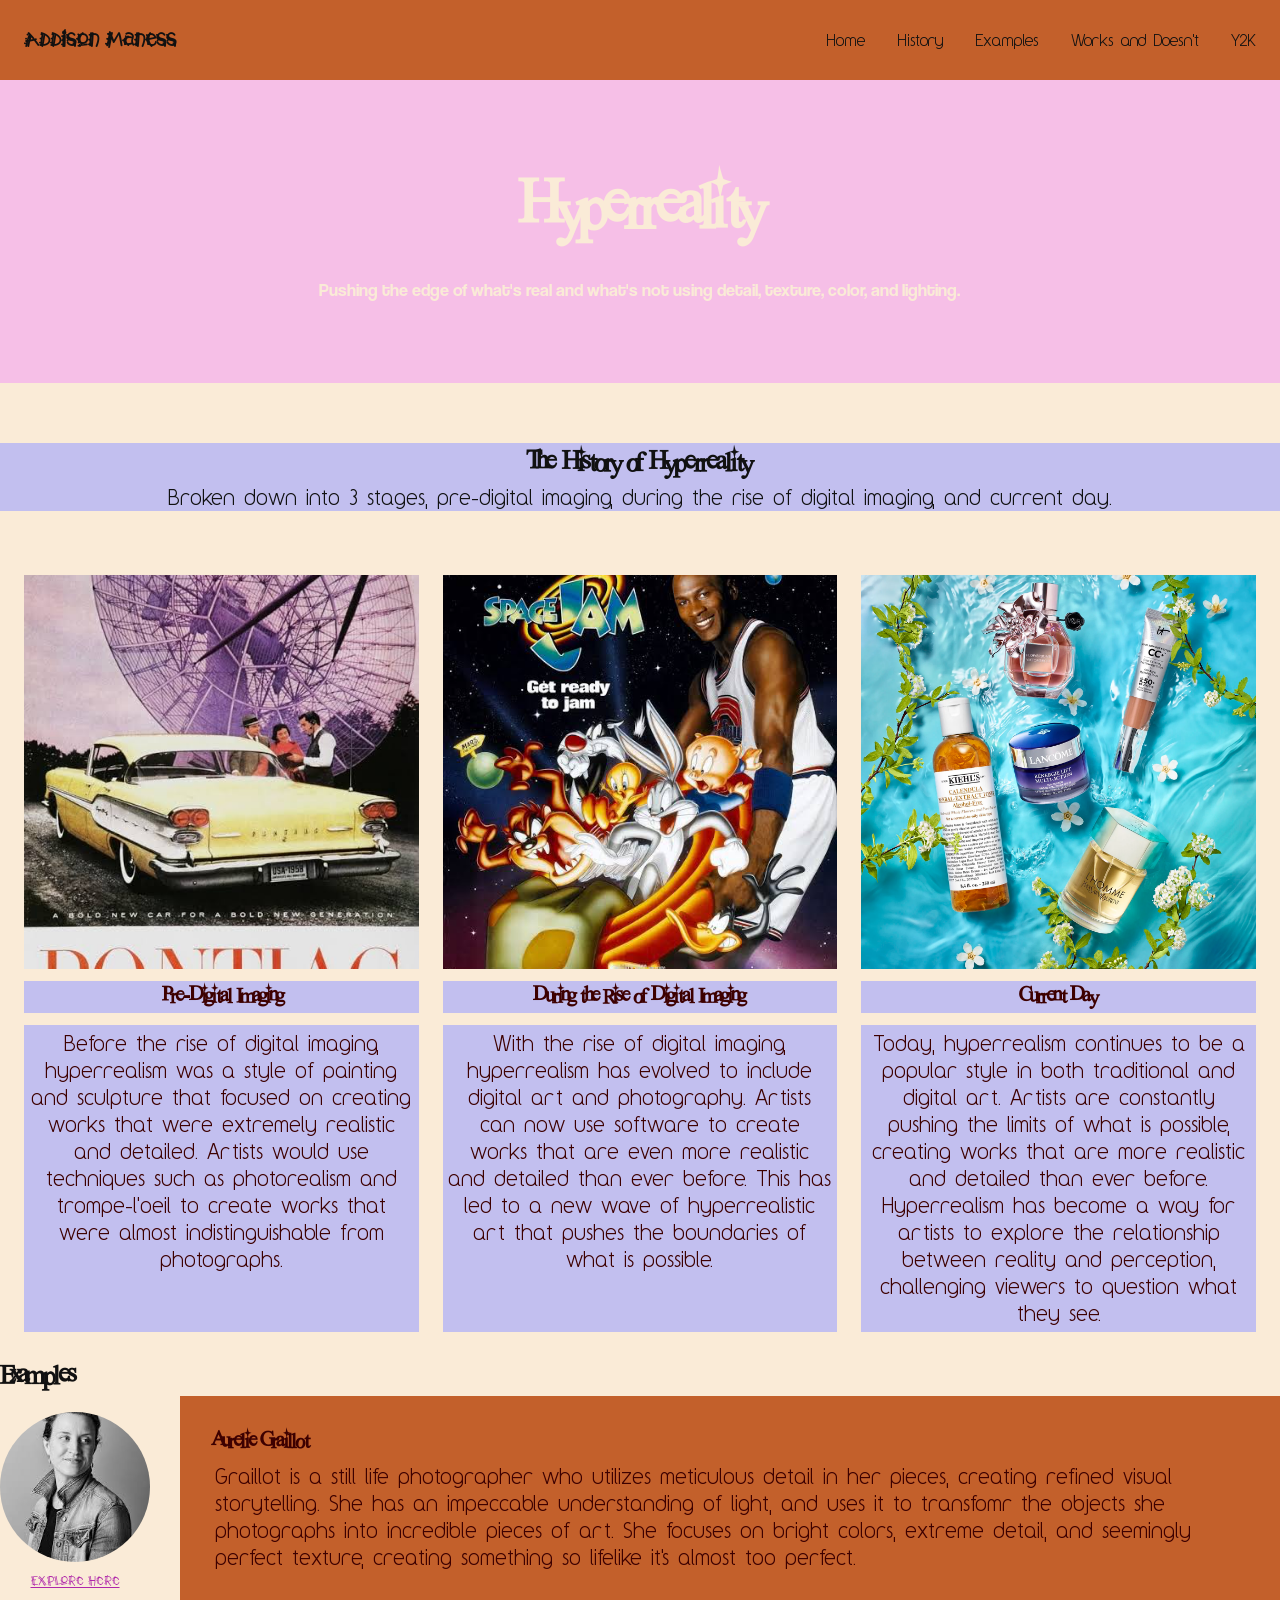
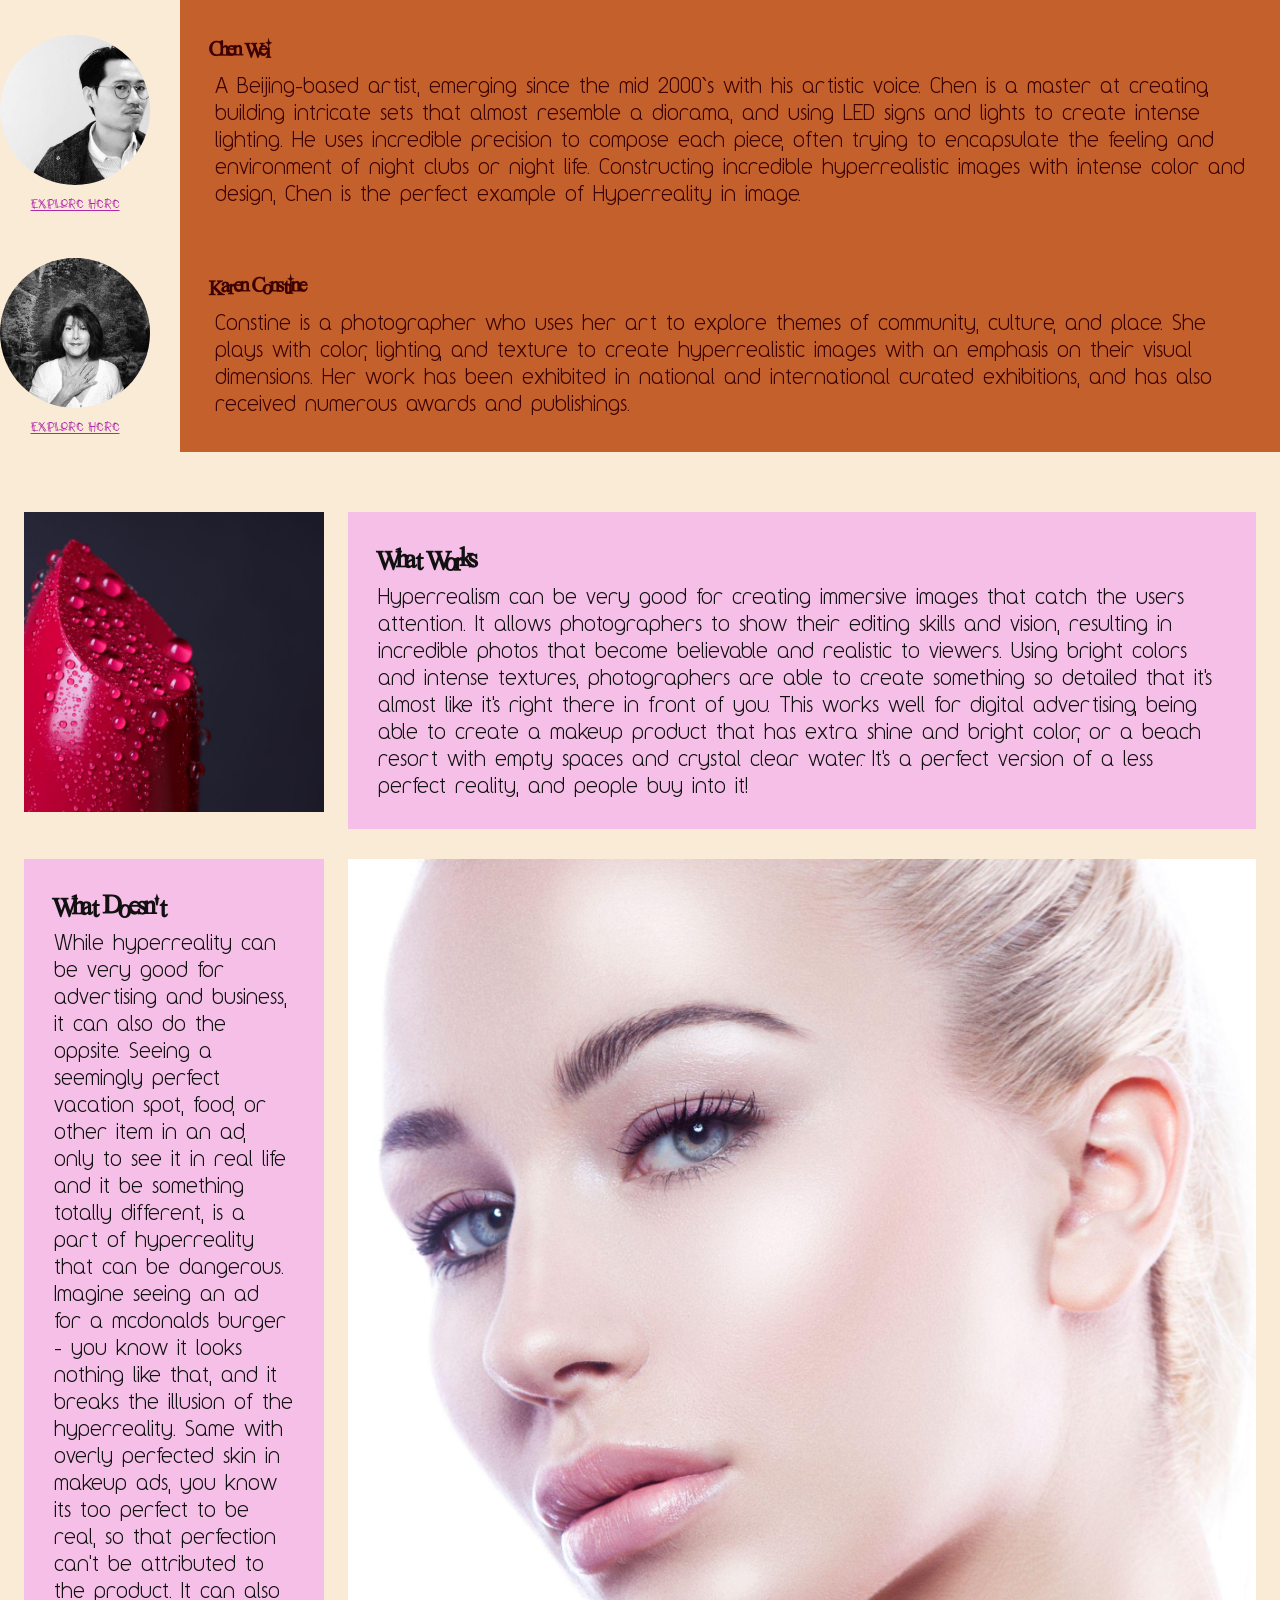
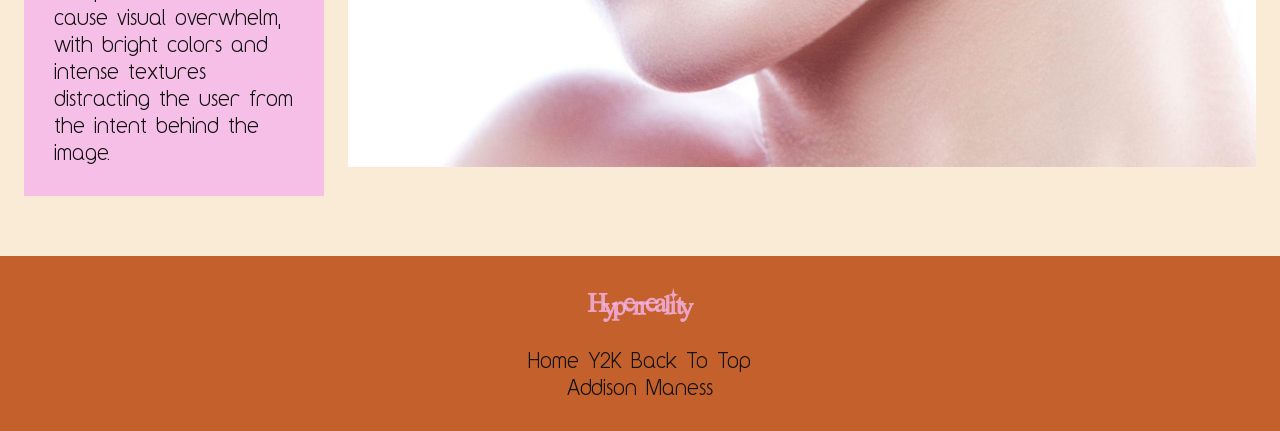
==== commit 0f0bd8c9: "footer" ====
--- a/hyperrealism.html
+++ b/hyperrealism.html
@@ -116,18 +116,18 @@
             </div>
 </section>
         </section>
-    <section>
-        <h2></h2>
-        <article>
-            <img src=" alt=">
-            <h3></h3>
-            <p></p>
-        </article>
-    </section>
-    </main>
 
     <footer>
-        <p></p>
+        <h2>Hyperreality</h2>
+        
+        <div class="hyper-footer-links">
+            <a href="hyperrealism.html">Home</a>
+            <a href="index.html">Y2K</a>
+            <a href="#">Back To Top</a>
+        </div>
+
+        <p>Addison Maness</p>
+
     </footer>
     </body>
     </html>
--- a/css/styles.css
+++ b/css/styles.css
@@ -354,7 +354,7 @@
 }
 
 .hyper-nav {
-    background-color:rgb(195, 96, 43);
+    background-color: #c3602b;
 }
 
 .hyper-hero {
@@ -479,7 +479,7 @@
 
 .hyper-example-text {
     color: #3d0000;
-    background-color: rgb(195, 96, 43);
+    background-color: #c3602b;
     padding: 30px;
     flex: 1;
 }
@@ -512,3 +512,15 @@
 .works-texthead {
     font-family: "hypertitle";
 }
+
+footer {
+    grid-column: 1 / 13;
+    background-color: #c3602b;
+    text-align: center;
+    padding: 30px;
+    margin-top: 60px; 
+}
+
+footer h2 {
+    color: #f5b5eccc;
+    margin-bottom: 20px;
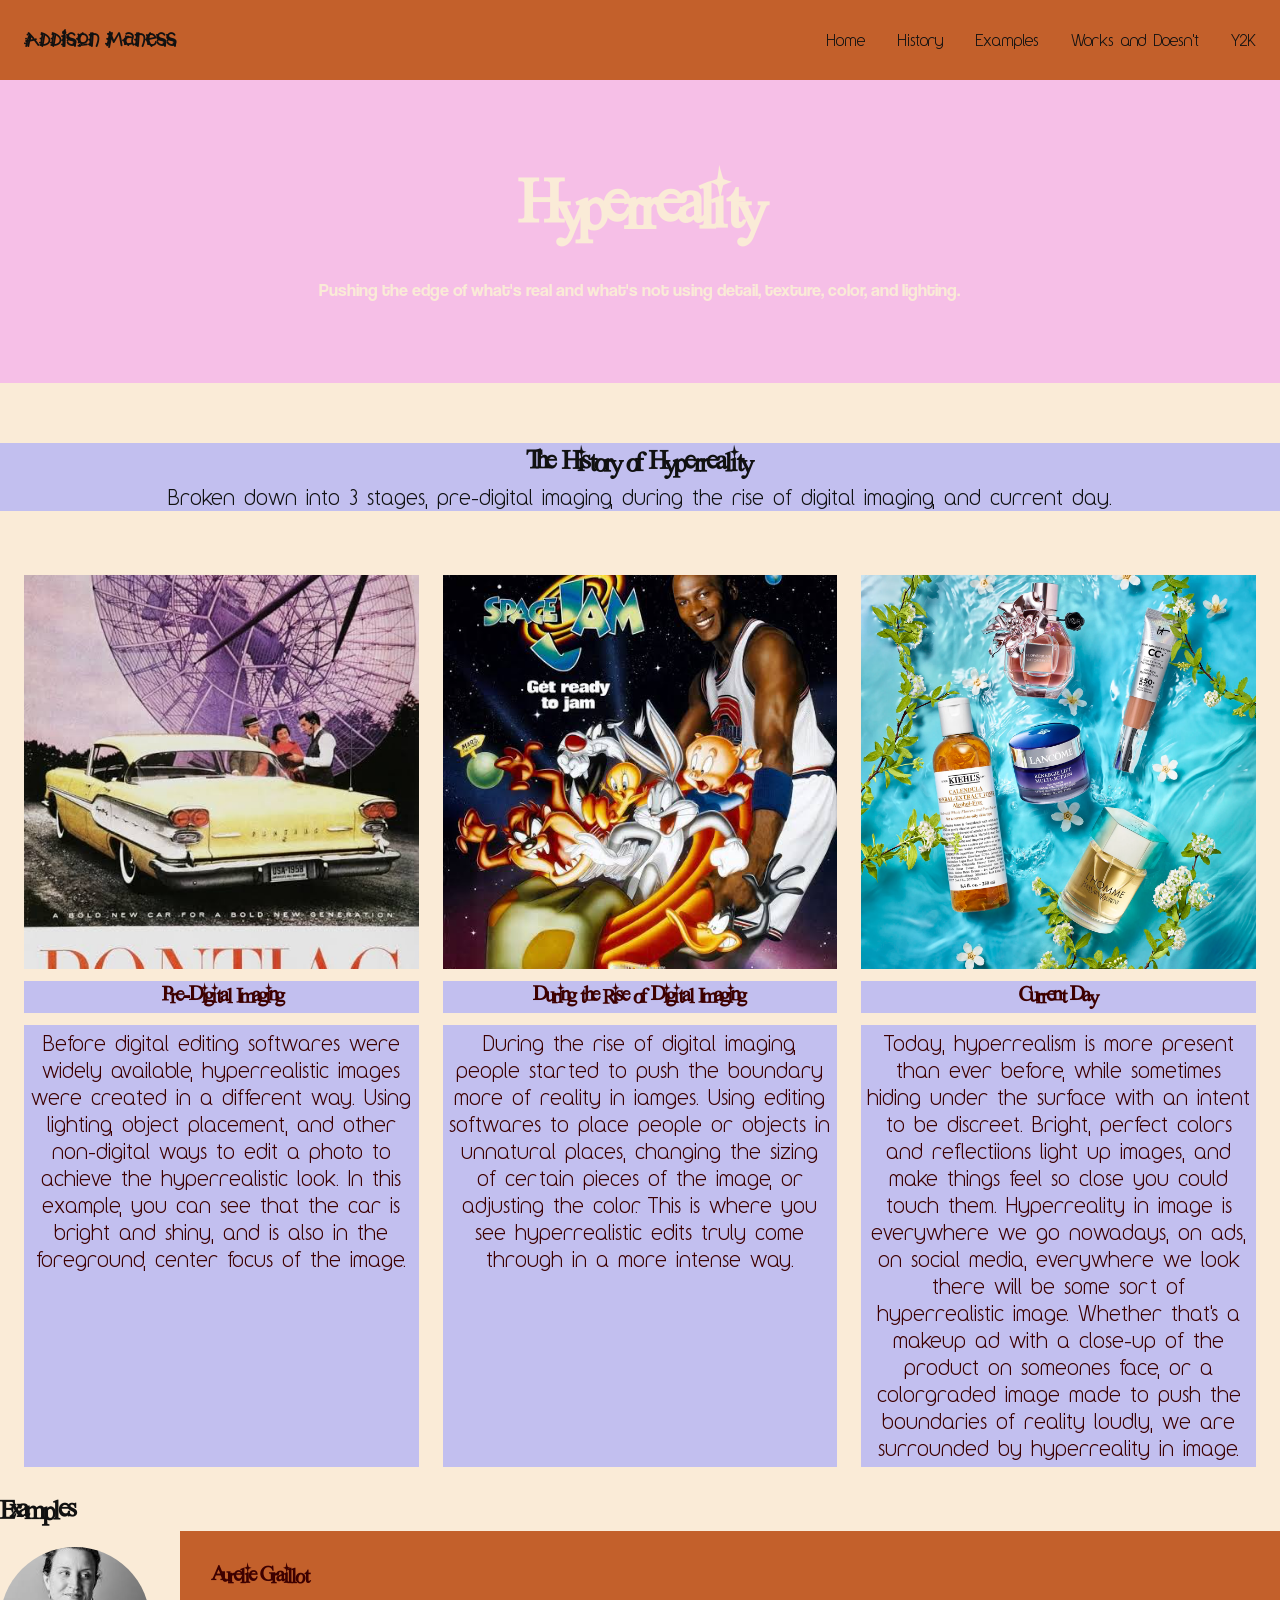
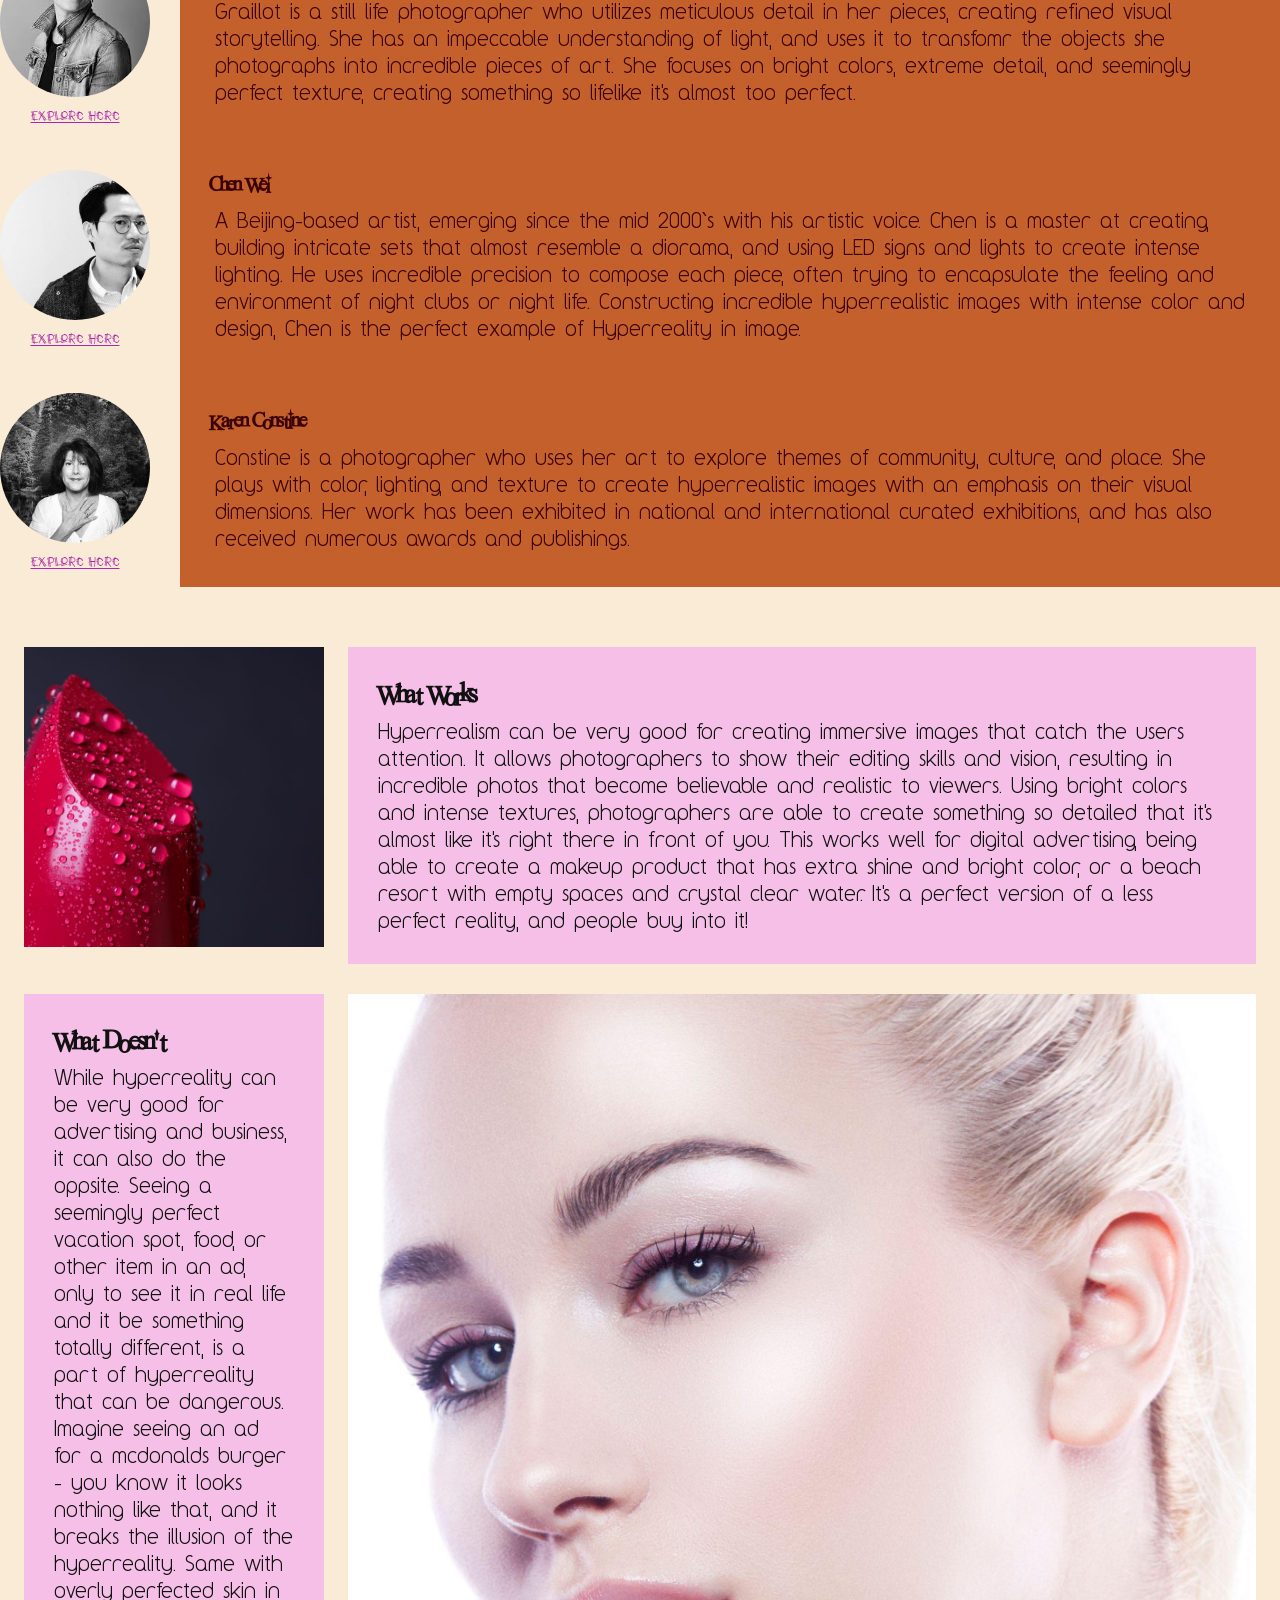
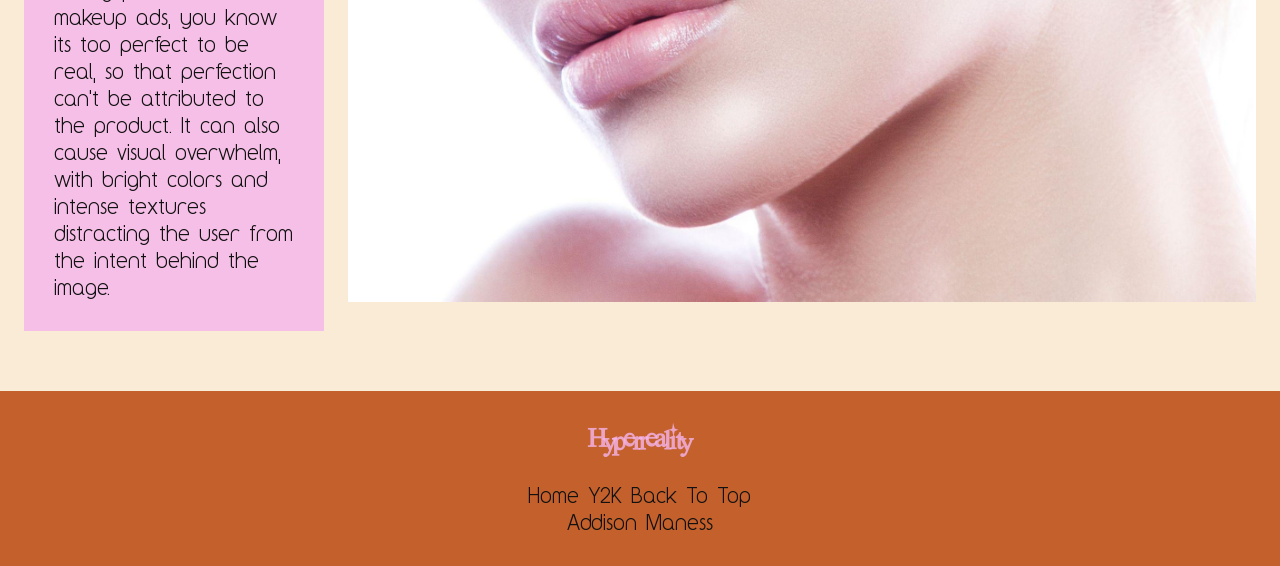
==== commit 3a4f1166: "updating history" ====
--- a/hyperrealism.html
+++ b/hyperrealism.html
@@ -36,19 +36,19 @@
             <div>
                 <img src="/images/modday.jpg" alt="Pre-Digital Imaging">
                 <h3>Pre-Digital Imaging</h3>
-                <p>Before the rise of digital imaging, hyperrealism was a style of painting and sculpture that focused on creating works that were extremely realistic and detailed. Artists would use techniques such as photorealism and trompe-l'oeil to create works that were almost indistinguishable from photographs.</p>
+                <p>Before digital editing softwares were widely available, hyperrealistic images were created in a different way. Using lighting, object placement, and other non-digital ways to edit a photo to achieve the hyperrealistic look. In this example, you can see that the car is bright and shiny, and is also in the foreground, center focus of the image.</p>
             </div>
 
             <div>
                 <img src="/images/spacejam.png" alt="During the Rise of Digital Imaging">
                 <h3>During the Rise of Digital Imaging</h3>
-                <p>With the rise of digital imaging, hyperrealism has evolved to include digital art and photography. Artists can now use software to create works that are even more realistic and detailed than ever before. This has led to a new wave of hyperrealistic art that pushes the boundaries of what is possible.</p>
+                <p>During the rise of digital imaging, people started to push the boundary more of reality in iamges. Using editing softwares to place people or objects in unnatural places, changing the sizing of certain pieces of the image, or adjusting the color. This is where you see hyperrealistic edits truly come through in a more intense way.</p>
             </div>
 
             <div>
                 <img src="/images/presentday.png" alt="Current Day">
                 <h3>Current Day</h3>
-                <p>Today, hyperrealism continues to be a popular style in both traditional and digital art. Artists are constantly pushing the limits of what is possible, creating works that are more realistic and detailed than ever before. Hyperrealism has become a way for artists to explore the relationship between reality and perception, challenging viewers to question what they see.</p>
+                <p>Today, hyperrealism is more present than ever before, while sometimes hiding under the surface with an intent to be discreet. Bright, perfect colors and reflectiions light up images, and make things feel so close you could touch them. Hyperreality in image is everywhere we go nowadays, on ads, on social media, everywhere we look there will be some sort of hyperrealistic image. Whether that's a makeup ad with a close-up of the product on someones face, or a colorgraded image made to push the boundaries of reality loudly, we are surrounded by hyperreality in image.</p>
             </div>
         </section>
 
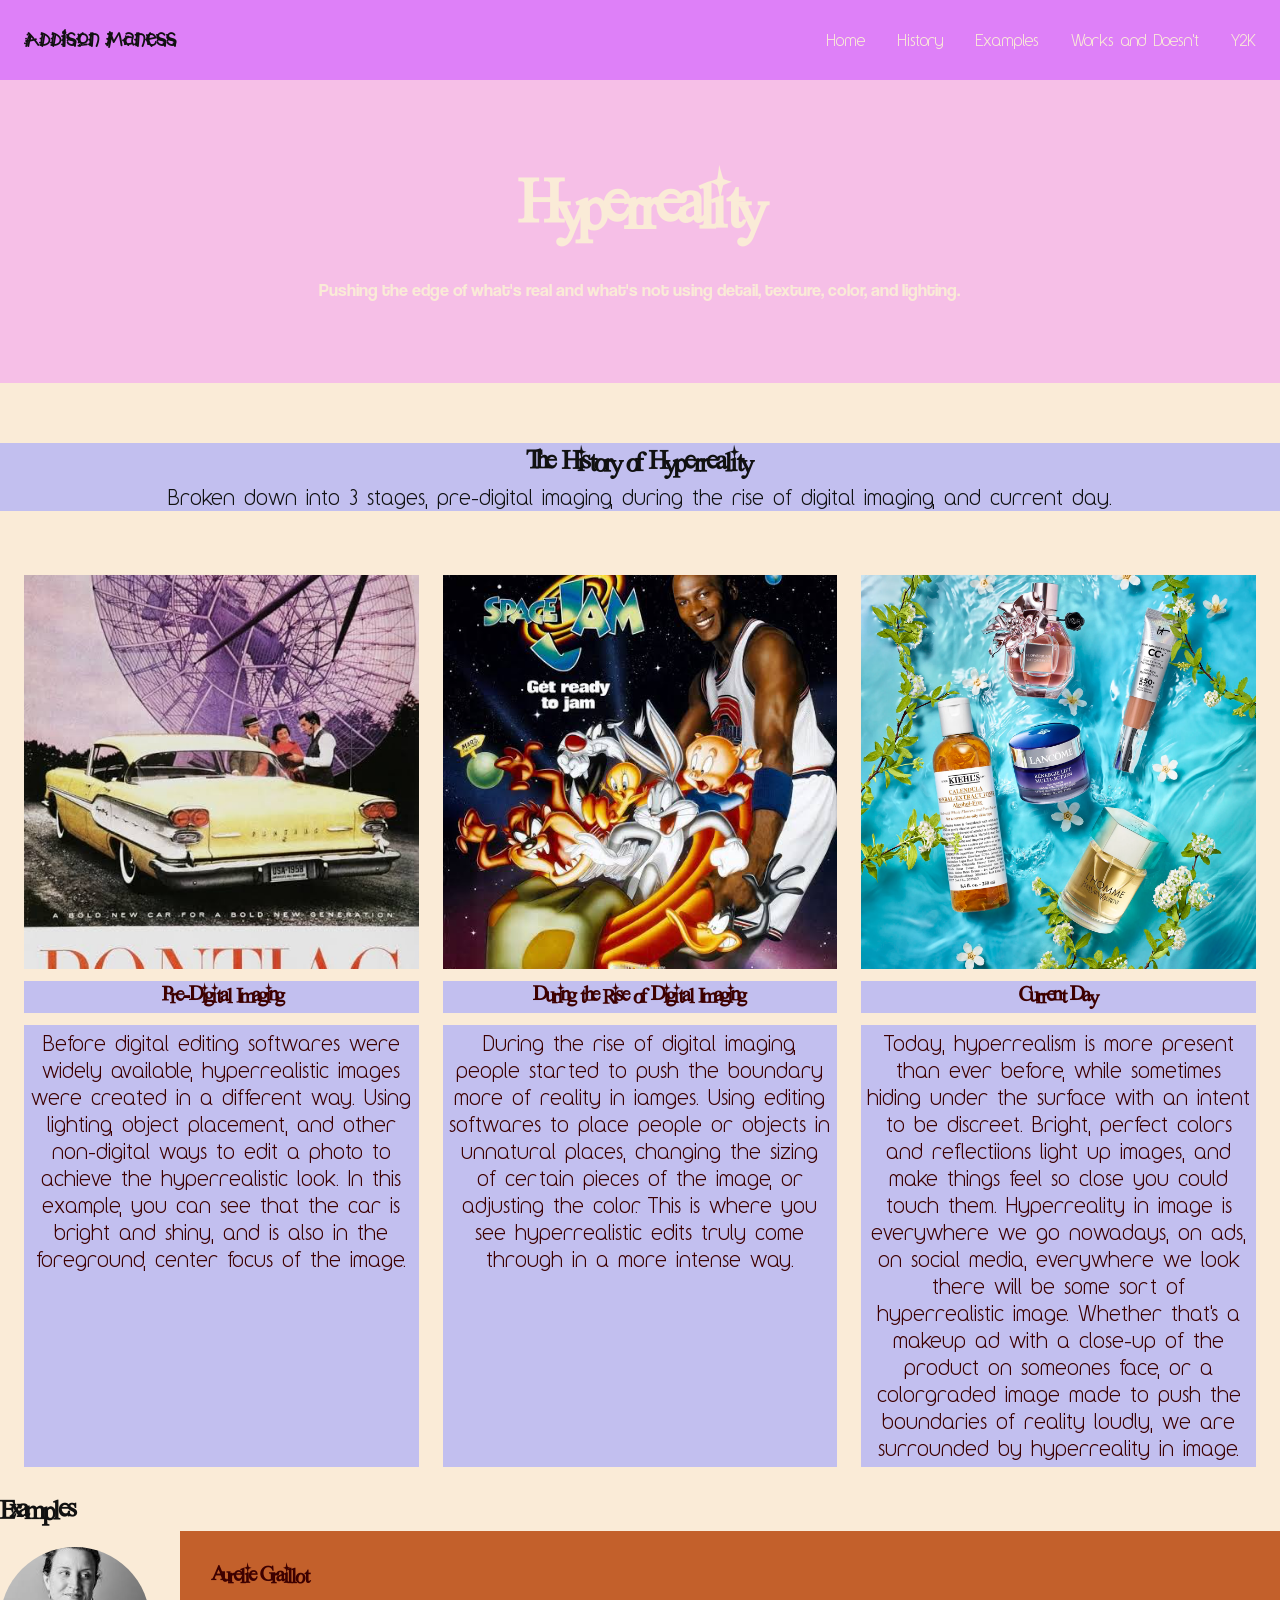
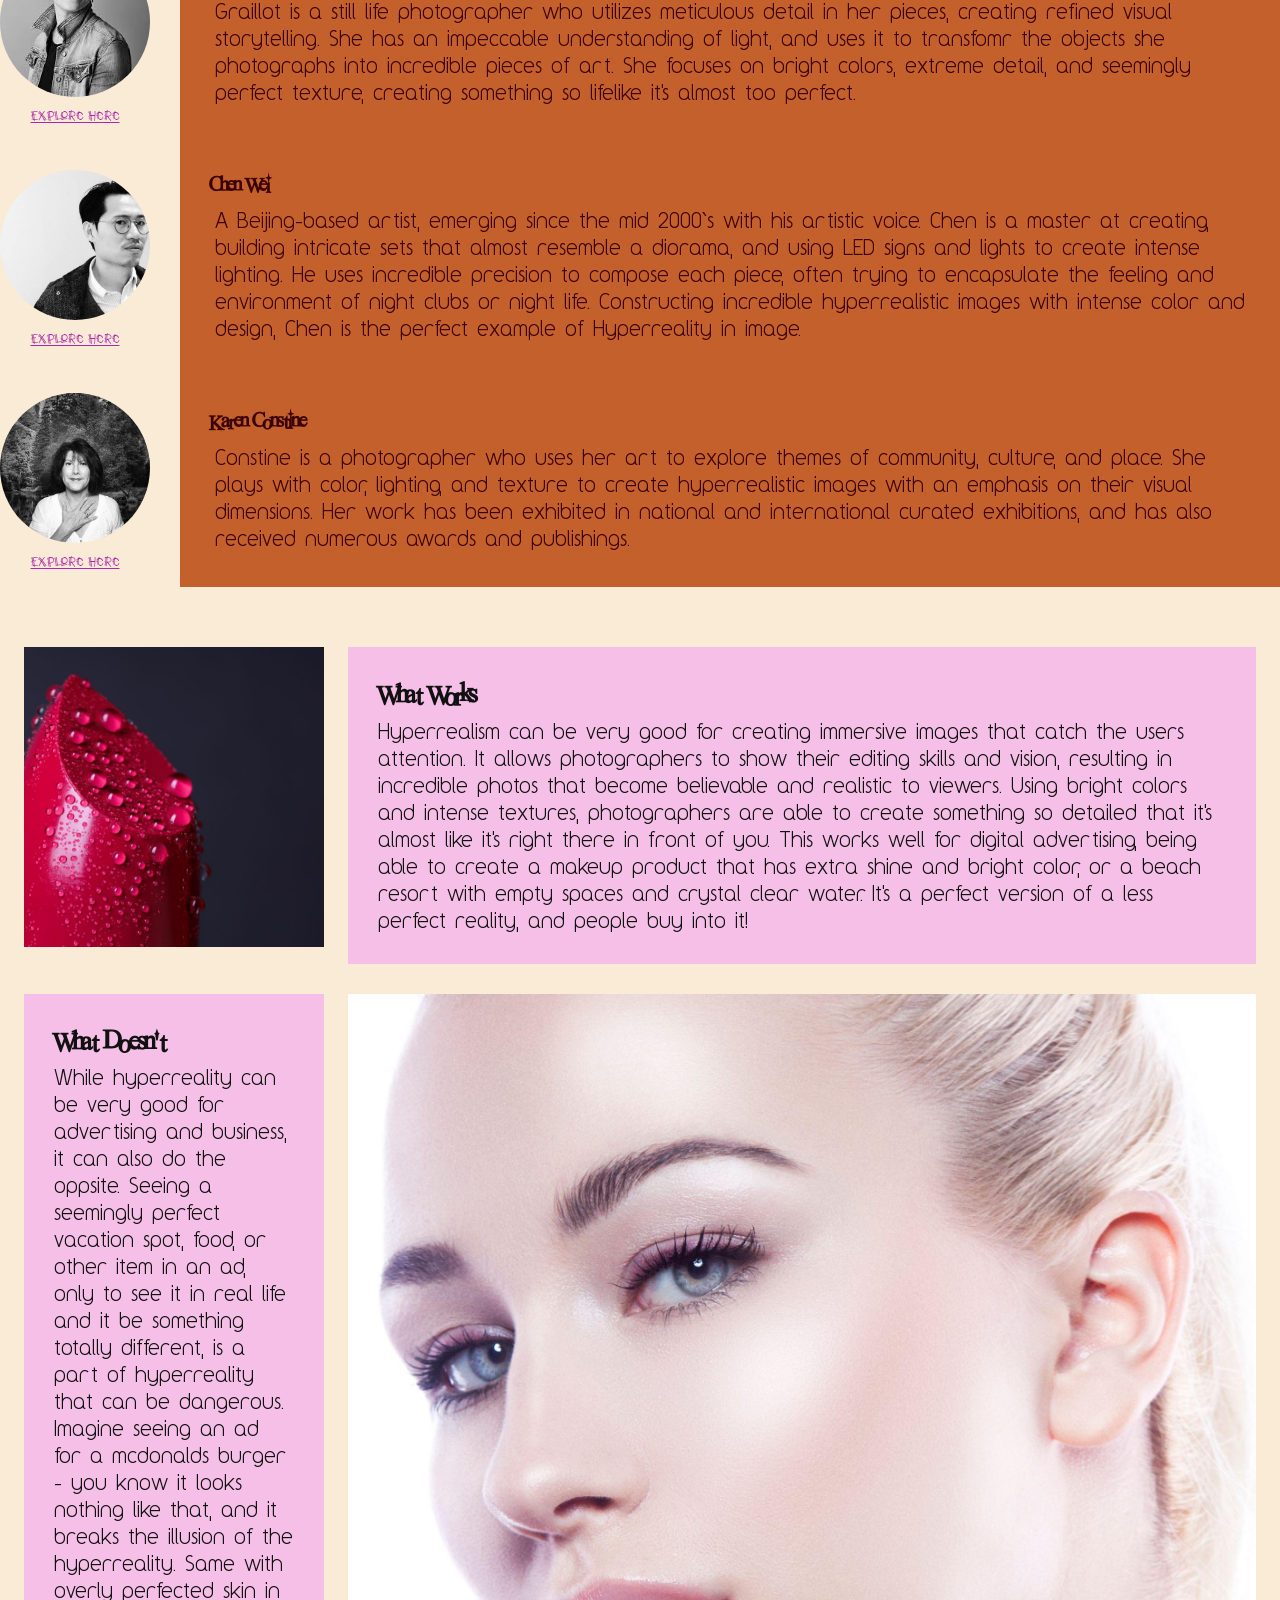
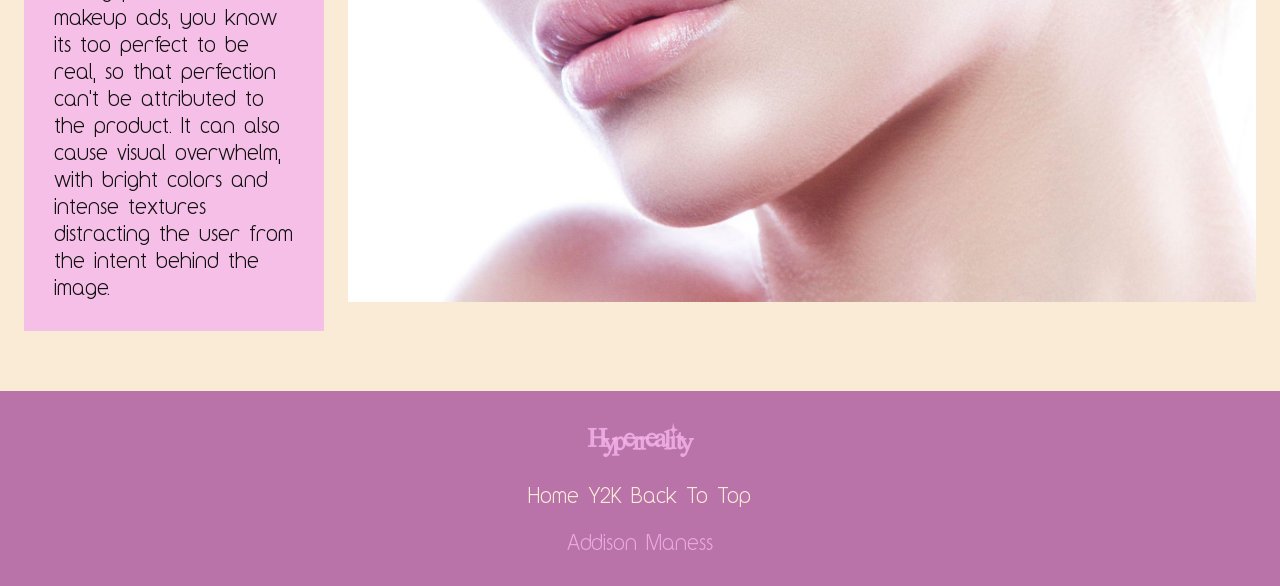
==== commit cb351406: "color changes nav again" ====
--- a/hyperrealism.html
+++ b/hyperrealism.html
@@ -8,7 +8,7 @@
 </head>
 <body class="hyper-page">
     <header>
-        <nav class="hyper-nav">
+        <nav class="hyper-nav-links">
             <h1>Addison Maness</h1>
             <a href="index.html"></a>
             <ul>
@@ -117,7 +117,7 @@
 </section>
         </section>
 
-    <footer>
+    <footer class="hyper-footer">
         <h2>Hyperreality</h2>
         
         <div class="hyper-footer-links">
--- a/css/styles.css
+++ b/css/styles.css
@@ -354,7 +354,21 @@
 }
 
 .hyper-nav {
-    background-color: #c3602b;
+    background-color: #a9569ecc;
+}
+
+.hyper-nav-links a {
+    color: antiquewhite;
+    text-decoration: none;
+}
+
+.hyper-nav-links a:hover {
+    color: #a9569ecc;
+    text-decoration: underline;
+}
+
+.hyper-nav h1 {
+    font-family: "hypertitle";
 }
 
 .hyper-hero {
@@ -513,14 +527,31 @@
     font-family: "hypertitle";
 }
 
-footer {
+.hyper-footer {
     grid-column: 1 / 13;
-    background-color: #c3602b;
+    background-color: #a9569ecc;
     text-align: center;
     padding: 30px;
     margin-top: 60px; 
 }
 
-footer h2 {
+.hyper-footer h2 {
     color: #f5b5eccc;
-    margin-bottom: 20px;+    margin-bottom: 20px;
+
+}
+
+.hyper-footer p {
+    color: #f5b5eccc;
+    margin-top: 20px;
+}
+
+.hyper-footer-links a {
+    color: antiquewhite;
+    text-decoration: none;
+}
+
+.hyper-footer-links a:hover {
+    color: #f5b5eccc;
+    text-decoration: underline;
+}
